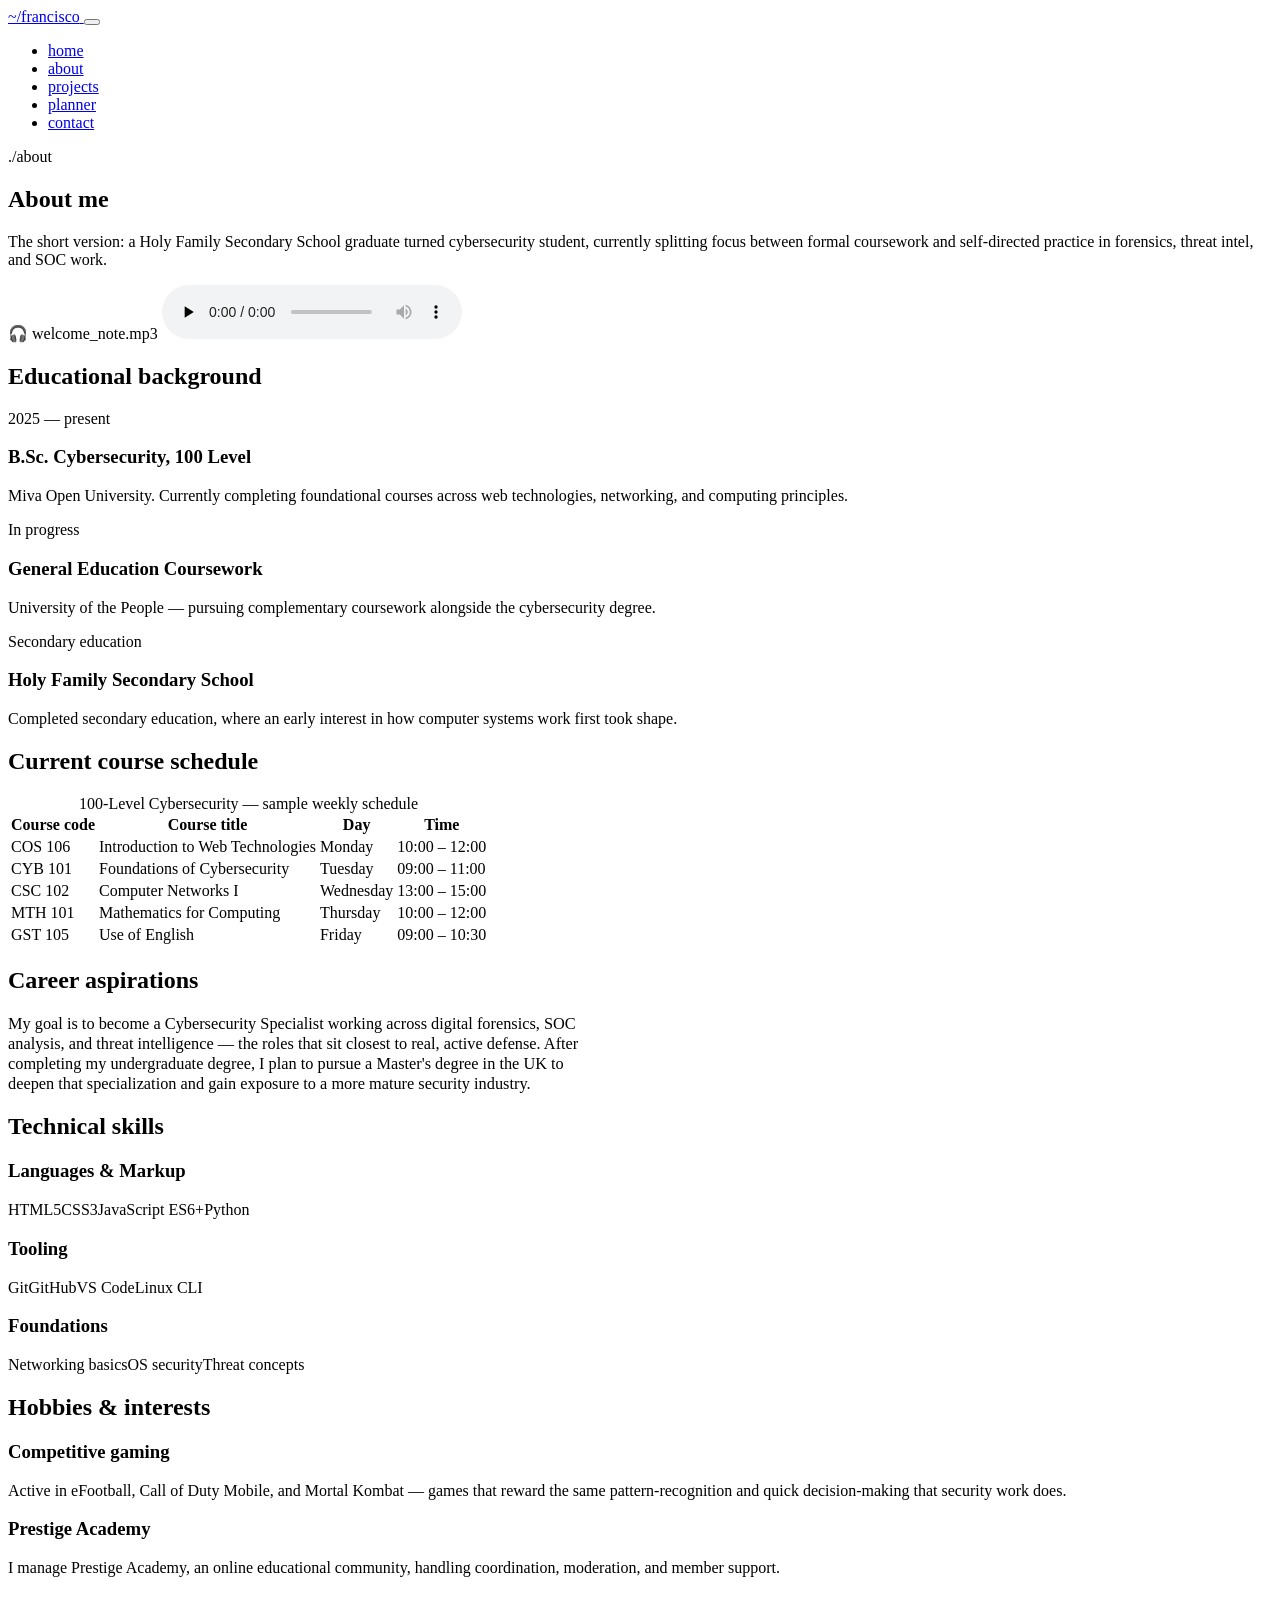
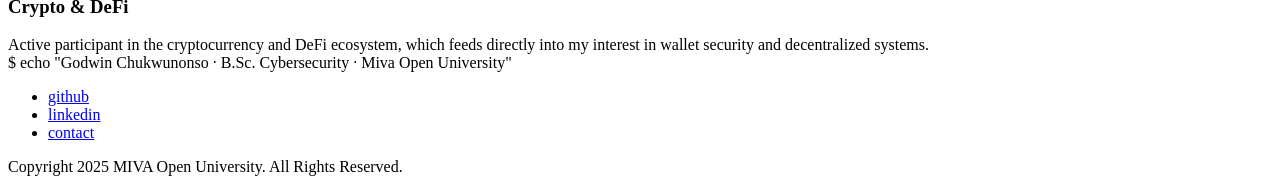
==== about.html @ 950b03c1 "Create about.html" ====
<!DOCTYPE html>
<html lang="en">
<head>
<meta charset="UTF-8">
<meta name="viewport" content="width=device-width, initial-scale=1.0">
<title>About Me — Francisco</title>
<meta name="description" content="Educational background, career aspirations, technical skills and interests of Francisco, B.Sc. Cybersecurity student.">
<link rel="stylesheet" href="styles.css">
</head>
<body>

<header class="site-header">
  <div class="container nav">
    <a href="index.html" class="nav-brand" aria-label="Home">
      <span class="prompt">~/francisco</span><span class="cursor" aria-hidden="true"></span>
    </a>
    <button class="nav-toggle" id="navToggle" aria-label="Toggle navigation menu" aria-expanded="false">
      <span></span>
    </button>
    <ul class="nav-links" id="navLinks">
      <li><a href="index.html">home</a></li>
      <li><a href="about.html" aria-current="page">about</a></li>
      <li><a href="projects.html">projects</a></li>
      <li><a href="planner.html">planner</a></li>
      <li><a href="contact.html">contact</a></li>
    </ul>
  </div>
</header>

<main>

  <section class="container page-head">
    <span class="eyebrow">./about</span>
    <h1>About me</h1>
    <p>The short version: a Holy Family Secondary School graduate turned cybersecurity
      student, currently splitting focus between formal coursework and self-directed
      practice in forensics, threat intel, and SOC work.</p>
  </section>

  <!-- ============ AUDIO WELCOME NOTE (multimedia requirement) ============ -->
  <section class="container">
    <div class="media-block">
      <span class="media-label">🎧 welcome_note.mp3</span>
      <audio controls preload="none">
        <!-- Add your own recorded welcome note at this path, e.g. assets/audio/welcome-note.mp3 -->
        <source src="assets/audio/welcome-note.mp3" type="audio/mpeg">
        Your browser does not support the audio element. A short spoken introduction
        from Francisco would play here once the audio file is added.
      </audio>
    </div>
  </section>

  <!-- ============ EDUCATION TIMELINE ============ -->
  <section class="container">
    <h2>Educational background</h2>
    <div class="timeline">
      <div class="timeline-item">
        <span class="timeline-meta">2025 — present</span>
        <h3>B.Sc. Cybersecurity, 100 Level</h3>
        <p>Miva Open University. Currently completing foundational courses across
          web technologies, networking, and computing principles.</p>
      </div>
      <div class="timeline-item">
        <span class="timeline-meta">In progress</span>
        <h3>General Education Coursework</h3>
        <p>University of the People — pursuing complementary coursework alongside
          the cybersecurity degree.</p>
      </div>
      <div class="timeline-item">
        <span class="timeline-meta">Secondary education</span>
        <h3>Holy Family Secondary School</h3>
        <p>Completed secondary education, where an early interest in how computer
          systems work first took shape.</p>
      </div>
    </div>
  </section>

  <!-- ============ COURSE SCHEDULE TABLE ============ -->
  <section class="container">
    <h2>Current course schedule</h2>
    <div class="table-wrap">
      <table>
        <caption>100-Level Cybersecurity — sample weekly schedule</caption>
        <thead>
          <tr>
            <th scope="col">Course code</th>
            <th scope="col">Course title</th>
            <th scope="col">Day</th>
            <th scope="col">Time</th>
          </tr>
        </thead>
        <tbody>
          <tr>
            <td>COS 106</td>
            <td>Introduction to Web Technologies</td>
            <td>Monday</td>
            <td>10:00 – 12:00</td>
          </tr>
          <tr>
            <td>CYB 101</td>
            <td>Foundations of Cybersecurity</td>
            <td>Tuesday</td>
            <td>09:00 – 11:00</td>
          </tr>
          <tr>
            <td>CSC 102</td>
            <td>Computer Networks I</td>
            <td>Wednesday</td>
            <td>13:00 – 15:00</td>
          </tr>
          <tr>
            <td>MTH 101</td>
            <td>Mathematics for Computing</td>
            <td>Thursday</td>
            <td>10:00 – 12:00</td>
          </tr>
          <tr>
            <td>GST 105</td>
            <td>Use of English</td>
            <td>Friday</td>
            <td>09:00 – 10:30</td>
          </tr>
        </tbody>
      </table>
    </div>
  </section>

  <!-- ============ CAREER ASPIRATIONS ============ -->
  <section class="container">
    <h2>Career aspirations</h2>
    <div class="card" style="max-width:75ch;">
      <p style="color:var(--text); font-size:1.02rem; margin-bottom:0;">
        My goal is to become a Cybersecurity Specialist working across digital
        forensics, SOC analysis, and threat intelligence — the roles that sit
        closest to real, active defense. After completing my undergraduate degree,
        I plan to pursue a Master's degree in the UK to deepen that specialization
        and gain exposure to a more mature security industry.
      </p>
    </div>
  </section>

  <!-- ============ TECHNICAL SKILLS ============ -->
  <section class="container">
    <h2>Technical skills</h2>
    <div class="card-grid cols-3">
      <div class="card">
        <h3>Languages &amp; Markup</h3>
        <div><span class="badge">HTML5</span><span class="badge">CSS3</span><span class="badge">JavaScript ES6+</span><span class="badge">Python</span></div>
      </div>
      <div class="card">
        <h3>Tooling</h3>
        <div><span class="badge">Git</span><span class="badge">GitHub</span><span class="badge">VS Code</span><span class="badge">Linux CLI</span></div>
      </div>
      <div class="card">
        <h3>Foundations</h3>
        <div><span class="badge">Networking basics</span><span class="badge">OS security</span><span class="badge">Threat concepts</span></div>
      </div>
    </div>
  </section>

  <!-- ============ HOBBIES ============ -->
  <section class="container">
    <h2>Hobbies &amp; interests</h2>
    <div class="card-grid cols-3">
      <div class="card">
        <h3>Competitive gaming</h3>
        <p style="margin:0;">Active in eFootball, Call of Duty Mobile, and Mortal Kombat — games that reward the same pattern-recognition and quick decision-making that security work does.</p>
      </div>
      <div class="card">
        <h3>Prestige Academy</h3>
        <p style="margin:0;">I manage Prestige Academy, an online educational community, handling coordination, moderation, and member support.</p>
      </div>
      <div class="card">
        <h3>Crypto &amp; DeFi</h3>
        <p style="margin:0;">Active participant in the cryptocurrency and DeFi ecosystem, which feeds directly into my interest in wallet security and decentralized systems.</p>
      </div>
    </div>
  </section>

</main>

<footer class="site-footer">
  <div class="container">
    <div class="footer-grid">
      <div class="footer-brand"><span class="prompt">$</span> echo "Godwin Chukwunonso · B.Sc. Cybersecurity · Miva Open University"</div>
      <ul class="social-row">
        <li><a href="https://github.com/" target="_blank" rel="noopener">github</a></li>
        <li><a href="https://linkedin.com/" target="_blank" rel="noopener">linkedin</a></li>
        <li><a href="contact.html">contact</a></li>
      </ul>
    </div>
    <p class="copyright">Copyright 2025 MIVA Open University. All Rights Reserved.</p>
  </div>
</footer>

<script src="script.js"></script>
</body>
</html>
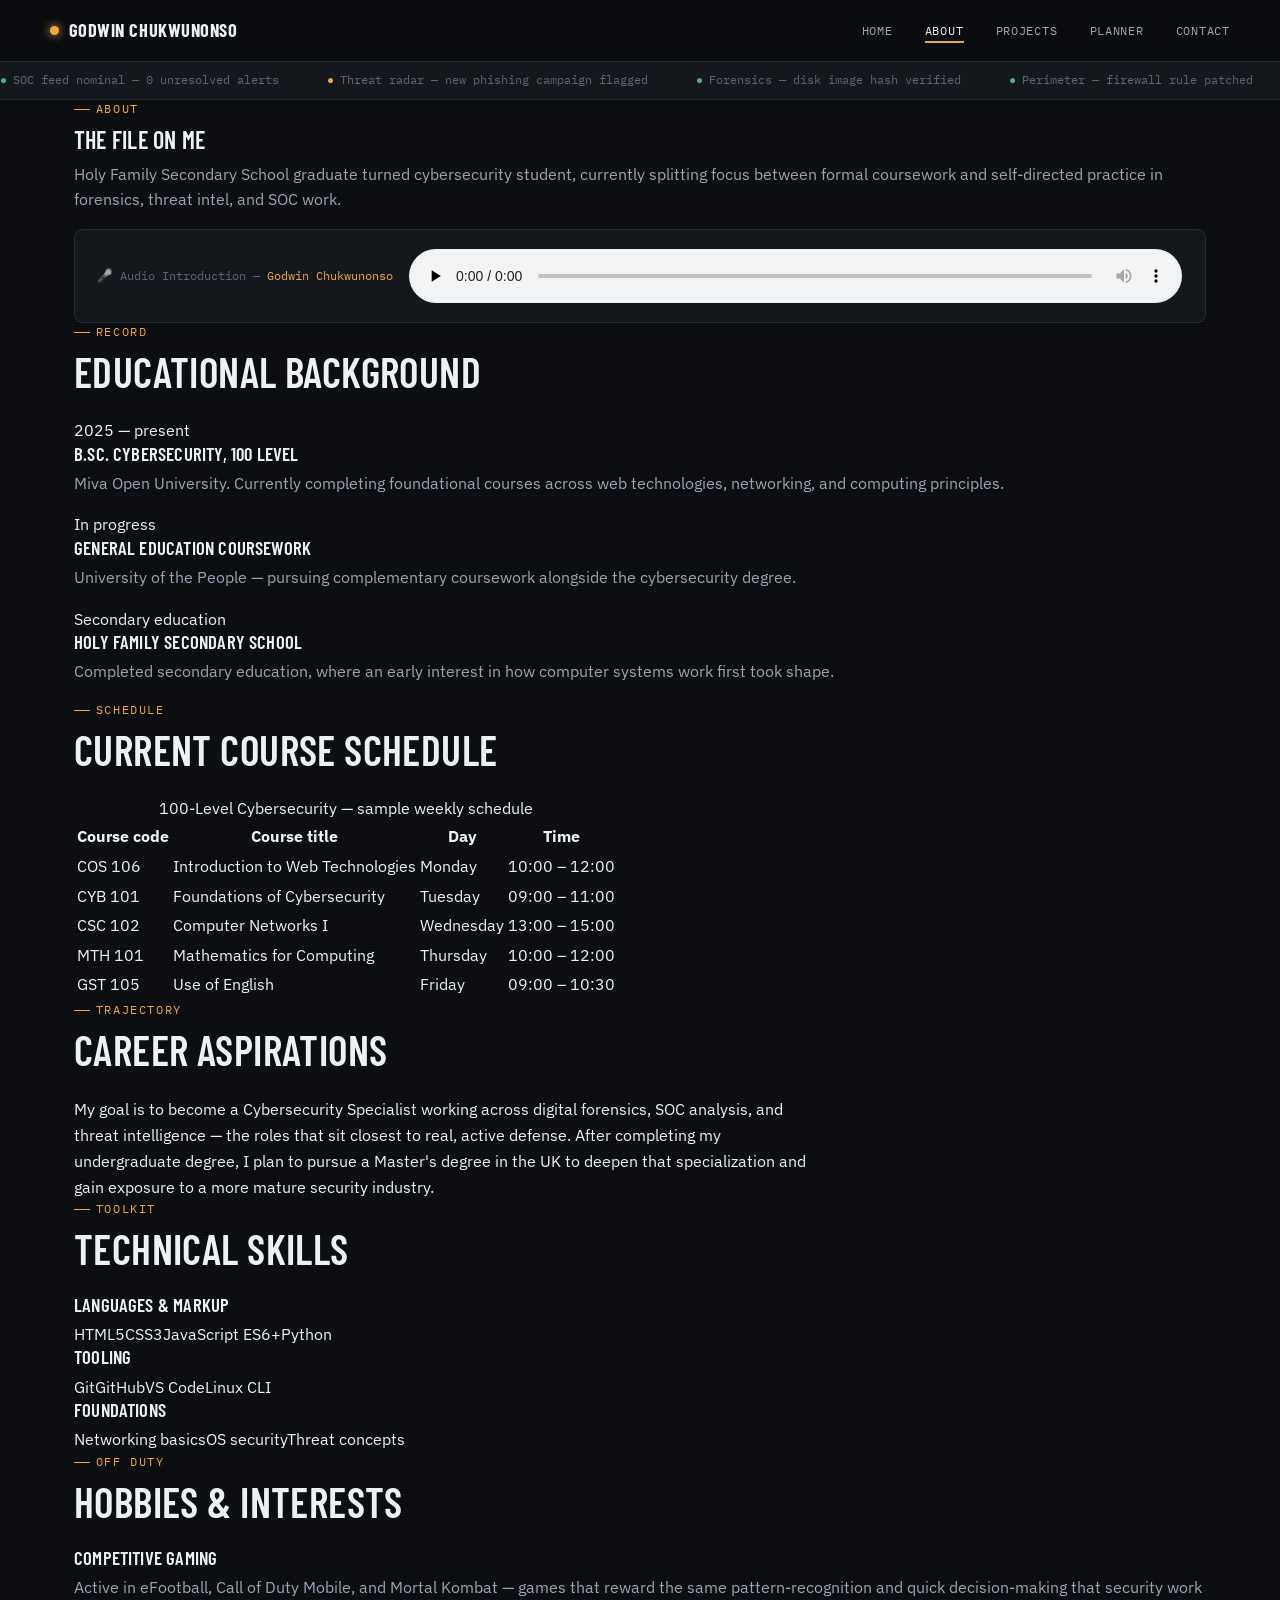
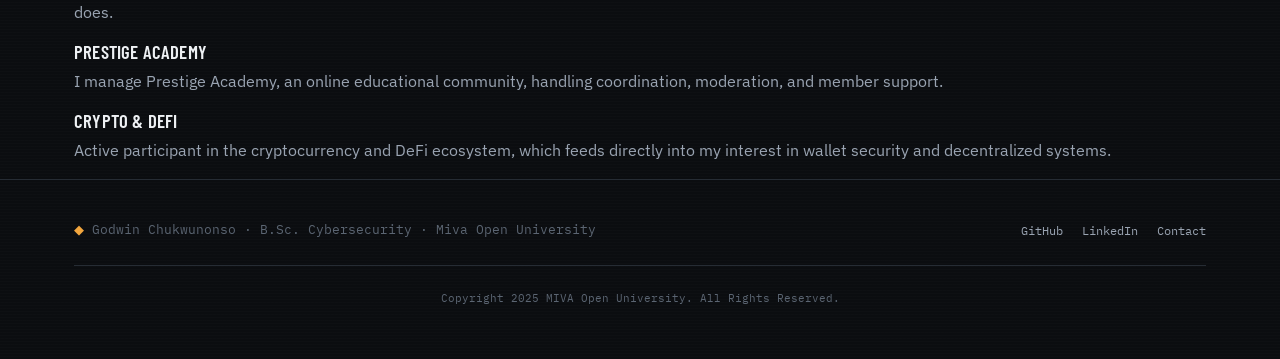
==== commit d1bf0418: "Update about.html" ====
--- a/about.html
+++ b/about.html
@@ -3,8 +3,8 @@
 <head>
 <meta charset="UTF-8">
 <meta name="viewport" content="width=device-width, initial-scale=1.0">
-<title>About Me — Francisco</title>
-<meta name="description" content="Educational background, career aspirations, technical skills and interests of Francisco, B.Sc. Cybersecurity student.">
+<title>About Me — Godwin Chukwunonso</title>
+<meta name="description" content="Educational background, career aspirations, technical skills and interests of Godwin Chukwunonso, B.Sc. Cybersecurity student.">
 <link rel="stylesheet" href="styles.css">
 </head>
 <body>
@@ -12,47 +12,60 @@
 <header class="site-header">
   <div class="container nav">
     <a href="index.html" class="nav-brand" aria-label="Home">
-      <span class="prompt">~/francisco</span><span class="cursor" aria-hidden="true"></span>
+      <span class="dot" aria-hidden="true"></span> Godwin Chukwunonso
     </a>
     <button class="nav-toggle" id="navToggle" aria-label="Toggle navigation menu" aria-expanded="false">
       <span></span>
     </button>
     <ul class="nav-links" id="navLinks">
-      <li><a href="index.html">home</a></li>
-      <li><a href="about.html" aria-current="page">about</a></li>
-      <li><a href="projects.html">projects</a></li>
-      <li><a href="planner.html">planner</a></li>
-      <li><a href="contact.html">contact</a></li>
+      <li><a href="index.html">Home</a></li>
+      <li><a href="about.html" aria-current="page">About</a></li>
+      <li><a href="projects.html">Projects</a></li>
+      <li><a href="planner.html">Planner</a></li>
+      <li><a href="contact.html">Contact</a></li>
     </ul>
   </div>
 </header>
 
+<div class="ticker" aria-hidden="true">
+  <div class="ticker-track">
+    <span class="ok">SOC feed nominal — 0 unresolved alerts</span>
+    <span class="warn">Threat radar — new phishing campaign flagged</span>
+    <span class="ok">Forensics — disk image hash verified</span>
+    <span class="ok">Perimeter — firewall rule patched</span>
+    <span class="ok">SOC feed nominal — 0 unresolved alerts</span>
+    <span class="warn">Threat radar — new phishing campaign flagged</span>
+    <span class="ok">Forensics — disk image hash verified</span>
+    <span class="ok">Perimeter — firewall rule patched</span>
+  </div>
+</div>
+
 <main>
 
   <section class="container page-head">
-    <span class="eyebrow">./about</span>
-    <h1>About me</h1>
-    <p>The short version: a Holy Family Secondary School graduate turned cybersecurity
-      student, currently splitting focus between formal coursework and self-directed
-      practice in forensics, threat intel, and SOC work.</p>
+    <span class="eyebrow">About</span>
+    <h1>The file on me</h1>
+    <p>Holy Family Secondary School graduate turned cybersecurity student, currently
+      splitting focus between formal coursework and self-directed practice in
+      forensics, threat intel, and SOC work.</p>
   </section>
 
   <!-- ============ AUDIO WELCOME NOTE (multimedia requirement) ============ -->
   <section class="container">
     <div class="media-block">
-      <span class="media-label">🎧 welcome_note.mp3</span>
+      <span class="media-label">🎤 Audio Introduction — <span class="who">Godwin Chukwunonso</span></span>
       <audio controls preload="none">
-        <!-- Add your own recorded welcome note at this path, e.g. assets/audio/welcome-note.mp3 -->
+        <!-- Add your own recorded introduction at this path, e.g. assets/audio/welcome-note.mp3 -->
         <source src="assets/audio/welcome-note.mp3" type="audio/mpeg">
-        Your browser does not support the audio element. A short spoken introduction
-        from Francisco would play here once the audio file is added.
+        Your browser does not support the audio element.
       </audio>
     </div>
   </section>
 
   <!-- ============ EDUCATION TIMELINE ============ -->
   <section class="container">
-    <h2>Educational background</h2>
+    <span class="eyebrow">Record</span>
+    <h2 style="margin-bottom:1.5rem;">Educational background</h2>
     <div class="timeline">
       <div class="timeline-item">
         <span class="timeline-meta">2025 — present</span>
@@ -77,7 +90,8 @@
 
   <!-- ============ COURSE SCHEDULE TABLE ============ -->
   <section class="container">
-    <h2>Current course schedule</h2>
+    <span class="eyebrow">Schedule</span>
+    <h2 style="margin-bottom:1.5rem;">Current course schedule</h2>
     <div class="table-wrap">
       <table>
         <caption>100-Level Cybersecurity — sample weekly schedule</caption>
@@ -127,8 +141,9 @@
 
   <!-- ============ CAREER ASPIRATIONS ============ -->
   <section class="container">
-    <h2>Career aspirations</h2>
-    <div class="card" style="max-width:75ch;">
+    <span class="eyebrow">Trajectory</span>
+    <h2 style="margin-bottom:1.5rem;">Career aspirations</h2>
+    <div class="info-card" style="max-width:75ch;">
       <p style="color:var(--text); font-size:1.02rem; margin-bottom:0;">
         My goal is to become a Cybersecurity Specialist working across digital
         forensics, SOC analysis, and threat intelligence — the roles that sit
@@ -141,17 +156,18 @@
 
   <!-- ============ TECHNICAL SKILLS ============ -->
   <section class="container">
-    <h2>Technical skills</h2>
+    <span class="eyebrow">Toolkit</span>
+    <h2 style="margin-bottom:1.5rem;">Technical skills</h2>
     <div class="card-grid cols-3">
-      <div class="card">
+      <div class="info-card">
         <h3>Languages &amp; Markup</h3>
         <div><span class="badge">HTML5</span><span class="badge">CSS3</span><span class="badge">JavaScript ES6+</span><span class="badge">Python</span></div>
       </div>
-      <div class="card">
+      <div class="info-card">
         <h3>Tooling</h3>
         <div><span class="badge">Git</span><span class="badge">GitHub</span><span class="badge">VS Code</span><span class="badge">Linux CLI</span></div>
       </div>
-      <div class="card">
+      <div class="info-card">
         <h3>Foundations</h3>
         <div><span class="badge">Networking basics</span><span class="badge">OS security</span><span class="badge">Threat concepts</span></div>
       </div>
@@ -160,19 +176,20 @@
 
   <!-- ============ HOBBIES ============ -->
   <section class="container">
-    <h2>Hobbies &amp; interests</h2>
+    <span class="eyebrow">Off duty</span>
+    <h2 style="margin-bottom:1.5rem;">Hobbies &amp; interests</h2>
     <div class="card-grid cols-3">
-      <div class="card">
+      <div class="info-card">
         <h3>Competitive gaming</h3>
-        <p style="margin:0;">Active in eFootball, Call of Duty Mobile, and Mortal Kombat — games that reward the same pattern-recognition and quick decision-making that security work does.</p>
-      </div>
-      <div class="card">
+        <p>Active in eFootball, Call of Duty Mobile, and Mortal Kombat — games that reward the same pattern-recognition and quick decision-making that security work does.</p>
+      </div>
+      <div class="info-card">
         <h3>Prestige Academy</h3>
-        <p style="margin:0;">I manage Prestige Academy, an online educational community, handling coordination, moderation, and member support.</p>
-      </div>
-      <div class="card">
+        <p>I manage Prestige Academy, an online educational community, handling coordination, moderation, and member support.</p>
+      </div>
+      <div class="info-card">
         <h3>Crypto &amp; DeFi</h3>
-        <p style="margin:0;">Active participant in the cryptocurrency and DeFi ecosystem, which feeds directly into my interest in wallet security and decentralized systems.</p>
+        <p>Active participant in the cryptocurrency and DeFi ecosystem, which feeds directly into my interest in wallet security and decentralized systems.</p>
       </div>
     </div>
   </section>
@@ -182,11 +199,11 @@
 <footer class="site-footer">
   <div class="container">
     <div class="footer-grid">
-      <div class="footer-brand"><span class="prompt">$</span> echo "Godwin Chukwunonso · B.Sc. Cybersecurity · Miva Open University"</div>
+      <div class="footer-brand"><span class="amber">◆</span> Godwin Chukwunonso · B.Sc. Cybersecurity · Miva Open University</div>
       <ul class="social-row">
-        <li><a href="https://github.com/" target="_blank" rel="noopener">github</a></li>
-        <li><a href="https://linkedin.com/" target="_blank" rel="noopener">linkedin</a></li>
-        <li><a href="contact.html">contact</a></li>
+        <li><a href="https://github.com/" target="_blank" rel="noopener">GitHub</a></li>
+        <li><a href="https://linkedin.com/" target="_blank" rel="noopener">LinkedIn</a></li>
+        <li><a href="contact.html">Contact</a></li>
       </ul>
     </div>
     <p class="copyright">Copyright 2025 MIVA Open University. All Rights Reserved.</p>
--- a/styles.css
+++ b/styles.css
@@ -0,0 +1,292 @@
+/* ==========================================================================
+   FRANCISCO PORTFOLIO — ALTERNATE DESIGN: "OPS WALL"
+   Direction: instead of borrowing the terminal/CLI vocabulary (v1), this
+   pass borrows from the physical SOC monitoring wall — the bank of screens
+   analysts actually watch: condensed industrial type (signage), a radar
+   sweep, and a scrolling status ticker. Amber is the alert color that
+   dashboards reserve for "still fine, but watching" — used sparingly.
+   ========================================================================== */
+
+@import url('https://fonts.googleapis.com/css2?family=Barlow+Condensed:wght@500;600;700&family=IBM+Plex+Sans:wght@400;500;600&family=IBM+Plex+Mono:wght@400;500;600&display=swap');
+
+:root{
+  --bg:            #0b0d10;
+  --surface:       #14181d;
+  --elevated:      #1a2029;
+  --elevated-hi:   #202834;
+  --border:        #262c34;
+  --border-bright: #3a424e;
+
+  --text:   #eef1f4;
+  --muted:  #9aa4b2;
+  --faint:  #5b6572;
+
+  --amber:  #f2a63e;
+  --amber-dim: #8a5f1f;
+  --blue:   #4f9fe8;
+  --red:    #ef5350;
+  --green:  #4caf7d;
+
+  --font-display: 'Barlow Condensed', sans-serif;
+  --font-body:    'IBM Plex Sans', sans-serif;
+  --font-mono:    'IBM Plex Mono', monospace;
+
+  --radius-sm: 4px;
+  --radius-md: 8px;
+  --container: 1180px;
+}
+
+*, *::before, *::after{ box-sizing:border-box; }
+html{ scroll-behavior:smooth; }
+body{
+  margin:0;
+  background:
+    repeating-linear-gradient(180deg, rgba(255,255,255,0.012) 0px, rgba(255,255,255,0.012) 1px, transparent 1px, transparent 3px),
+    var(--bg);
+  color: var(--text);
+  font-family: var(--font-body);
+  line-height:1.6;
+  -webkit-font-smoothing:antialiased;
+}
+img{ max-width:100%; display:block; }
+a{ color:inherit; text-decoration:none; }
+ul{ list-style:none; margin:0; padding:0; }
+p{ margin:0 0 1em; color: var(--muted); }
+button{ font-family:inherit; cursor:pointer; }
+:focus-visible{ outline:2px solid var(--amber); outline-offset:2px; }
+
+h1,h2,h3{
+  font-family: var(--font-display);
+  text-transform: uppercase;
+  letter-spacing: 0.01em;
+  font-weight:600;
+  line-height:1.05;
+  margin:0 0 0.4em;
+}
+h2{ font-size: clamp(1.9rem, 3.4vw, 2.6rem); }
+
+.container{ width:100%; max-width: var(--container); margin:0 auto; padding:0 1.5rem; }
+
+.eyebrow{
+  font-family: var(--font-mono);
+  font-size: 0.72rem;
+  letter-spacing: 0.14em;
+  text-transform: uppercase;
+  color: var(--amber);
+  display:flex; align-items:center; gap:0.5em;
+  margin-bottom:0.75em;
+}
+.eyebrow::before{ content:""; width:16px; height:1px; background: var(--amber); display:inline-block; }
+
+/* --- Header / nav --------------------------------------------------------*/
+.site-header{
+  position:sticky; top:0; z-index:50;
+  background: rgba(11,13,16,0.92);
+  backdrop-filter: blur(8px);
+  border-bottom:1px solid var(--border);
+}
+.nav{ display:flex; align-items:center; justify-content:space-between; padding:1rem 0; }
+.nav-brand{
+  font-family: var(--font-display);
+  font-weight:700; font-size:1.15rem; letter-spacing:0.03em; text-transform:uppercase;
+  display:flex; align-items:center; gap:0.6rem;
+}
+.nav-brand .dot{ width:9px; height:9px; border-radius:50%; background: var(--amber); box-shadow: 0 0 10px var(--amber); animation: pulse 2s ease-in-out infinite; }
+@keyframes pulse{ 0%,100%{ opacity:1; } 50%{ opacity:0.4; } }
+
+.nav-links{ display:flex; gap:2rem; font-family: var(--font-mono); font-size:0.78rem; letter-spacing:0.06em; text-transform:uppercase; }
+.nav-links a{ color: var(--muted); padding:0.2rem 0; border-bottom:2px solid transparent; transition: color 0.2s ease, border-color 0.2s ease; }
+.nav-links a:hover, .nav-links a[aria-current="page"]{ color: var(--text); border-color: var(--amber); }
+
+.nav-toggle{ display:none; background:none; border:1px solid var(--border-bright); border-radius: var(--radius-sm); width:40px; height:36px; position:relative; }
+.nav-toggle span, .nav-toggle span::before, .nav-toggle span::after{ content:""; position:absolute; left:9px; right:9px; height:2px; background: var(--amber); transition: transform 0.2s ease, opacity 0.2s ease; }
+.nav-toggle span{ top:17px; } .nav-toggle span::before{ top:-6px; } .nav-toggle span::after{ top:6px; }
+.nav-toggle[aria-expanded="true"] span{ background:transparent; }
+.nav-toggle[aria-expanded="true"] span::before{ transform: translateY(6px) rotate(45deg); }
+.nav-toggle[aria-expanded="true"] span::after{ transform: translateY(-6px) rotate(-45deg); }
+
+@media (max-width:780px){
+  .nav-toggle{ display:block; }
+  .nav-links{ position:absolute; top:100%; left:0; right:0; flex-direction:column; gap:0; background: var(--surface); border-bottom:1px solid var(--border); max-height:0; overflow:hidden; transition: max-height 0.25s ease; }
+  .nav-links.open{ max-height:320px; }
+  .nav-links a{ padding:0.9rem 1.5rem; display:block; border-bottom:1px solid var(--border); border-left:2px solid transparent; }
+}
+
+/* --- Status ticker (signature motion, used once) --------------------------*/
+.ticker{
+  border-bottom:1px solid var(--border);
+  background: var(--surface);
+  overflow:hidden;
+  white-space:nowrap;
+}
+.ticker-track{
+  display:inline-flex;
+  gap:3rem;
+  padding: 0.55rem 0;
+  font-family: var(--font-mono);
+  font-size:0.74rem;
+  color: var(--faint);
+  animation: ticker-scroll 28s linear infinite;
+}
+.ticker-track span{ display:inline-flex; align-items:center; gap:0.5em; }
+.ticker-track .ok::before{ content:"●"; color: var(--green); }
+.ticker-track .warn::before{ content:"●"; color: var(--amber); }
+@keyframes ticker-scroll{ from{ transform:translateX(0); } to{ transform:translateX(-50%); } }
+
+/* --- Hero -------------------------------------------------------------- */
+.hero{ padding: 4rem 0 3rem; display:grid; grid-template-columns:1.15fr 0.85fr; gap:3rem; align-items:center; position:relative; }
+@media (max-width:940px){ .hero{ grid-template-columns:1fr; } }
+
+.hero h1{ font-size: clamp(2.3rem, 5vw, 3.4rem); }
+.hero h1 em{ font-style:normal; color: var(--amber); }
+.hero-lede{ max-width:52ch; font-size:1.05rem; }
+.hero-meta{ display:flex; gap:1.5rem; flex-wrap:wrap; font-family: var(--font-mono); font-size:0.75rem; color: var(--faint); margin-top:1.75rem; text-transform:uppercase; letter-spacing:0.05em; }
+.hero-meta span{ display:flex; align-items:center; gap:0.5em; }
+.hero-meta .live::before{ content:""; width:7px; height:7px; border-radius:50%; background: var(--green); box-shadow:0 0 8px var(--green); }
+
+.hero-actions{ display:flex; gap:1rem; margin-top:1.75rem; flex-wrap:wrap; }
+.btn{ font-family: var(--font-mono); font-size:0.82rem; text-transform:uppercase; letter-spacing:0.05em; padding:0.85rem 1.5rem; border-radius: var(--radius-sm); border:1px solid transparent; transition: transform 0.15s ease, background 0.15s ease, border-color .15s ease; display:inline-flex; align-items:center; gap:0.5em; }
+.btn:hover{ transform: translateY(-2px); }
+.btn-primary{ background: var(--amber); color:#1a1206; }
+.btn-primary:hover{ background:#ffb655; }
+.btn-ghost{ border-color: var(--border-bright); color: var(--text); }
+.btn-ghost:hover{ border-color: var(--blue); color: var(--blue); }
+
+/* Radar / photo panel — signature element */
+.radar-panel{
+  position:relative;
+  aspect-ratio:1/1;
+  border-radius:50%;
+  border:1px solid var(--border-bright);
+  background: radial-gradient(circle, var(--elevated) 0%, var(--surface) 70%, var(--bg) 100%);
+  display:flex; align-items:center; justify-content:center;
+  overflow:hidden;
+}
+.radar-panel::before{
+  content:"";
+  position:absolute; inset:0;
+  background: repeating-radial-gradient(circle, transparent 0 13%, rgba(79,159,232,0.06) 13% 13.5%);
+}
+.radar-sweep{
+  position:absolute; inset:0;
+  background: conic-gradient(from 0deg, rgba(79,159,232,0.35), transparent 28%);
+  animation: sweep 4s linear infinite;
+  border-radius:50%;
+}
+@keyframes sweep{ to{ transform: rotate(360deg); } }
+.radar-photo{
+  position:relative; z-index:2;
+  width:64%; aspect-ratio:1/1; border-radius:50%;
+  overflow:hidden; border:3px solid var(--bg);
+  box-shadow: 0 0 0 1px var(--border-bright), 0 20px 50px rgba(0,0,0,0.5);
+}
+.radar-photo img{ width:100%; height:100%; object-fit:cover; }
+
+.field-note{
+  position:absolute; bottom:6%; right:-4%; z-index:3;
+  width:220px;
+  background: var(--elevated-hi);
+  border:1px solid var(--border-bright);
+  border-radius: var(--radius-md);
+  padding:0.9rem 1rem;
+  box-shadow: 0 12px 30px rgba(0,0,0,0.5);
+}
+@media (max-width:940px){ .field-note{ right:2%; width:70%; } }
+.field-note .tag{ font-family: var(--font-mono); font-size:0.65rem; letter-spacing:0.08em; color: var(--red); text-transform:uppercase; margin-bottom:0.4em; display:block; }
+.field-note p{ font-style:italic; font-size:0.8rem; color: var(--muted); margin:0; }
+
+.frame-caption{ text-align:center; font-family: var(--font-mono); font-size:0.7rem; color: var(--faint); margin-top:1.2rem; text-transform:uppercase; letter-spacing:0.08em; }
+.frame-caption .hi{ color: var(--amber); }
+
+/* --- Live status grid ------------------------------------------------------*/
+section{ padding: 3.2rem 0; }
+.status-grid{ display:grid; grid-template-columns:repeat(4,1fr); gap:1.1rem; }
+@media (max-width:940px){ .status-grid{ grid-template-columns:repeat(2,1fr); } }
+@media (max-width:600px){ .status-grid{ grid-template-columns:1fr; } }
+.status-card{ background: var(--surface); border:1px solid var(--border); border-radius: var(--radius-md); padding:1.4rem; transition: border-color 0.2s ease; }
+.status-card:hover{ border-color: var(--border-bright); }
+.status-card .icon{ font-size:1.3rem; margin-bottom:0.9rem; display:block; }
+.status-card .eyebrow{ margin-bottom:0.5em; }
+.status-card h3{ font-size:1.05rem; text-transform:none; margin-bottom:0.35em; }
+.status-card p{ font-size:0.88rem; margin:0; }
+
+/* --- Two-col bio ------------------------------------------------------------*/
+.split-cards{ display:grid; grid-template-columns:1fr 1fr; gap:1.5rem; }
+@media (max-width:780px){ .split-cards{ grid-template-columns:1fr; } }
+.plain-card{ background: var(--surface); border:1px solid var(--border); border-radius: var(--radius-md); padding:1.6rem; }
+.plain-card h3{ font-size:1.1rem; text-transform:none; margin-bottom:0.6em; }
+.plain-card p{ margin:0; }
+
+/* --- Skills groups ------------------------------------------------------- */
+.skill-group{ margin-bottom:2rem; }
+.skill-group-label{ font-family: var(--font-mono); font-size:0.72rem; letter-spacing:0.12em; color: var(--faint); text-transform:uppercase; margin-bottom:1rem; }
+.skill-row{ display:grid; grid-template-columns:repeat(4,1fr); gap:1rem; }
+@media (max-width:940px){ .skill-row{ grid-template-columns:repeat(2,1fr); } }
+@media (max-width:520px){ .skill-row{ grid-template-columns:1fr; } }
+.skill-card{ background: var(--elevated); border:1px solid var(--border); border-radius: var(--radius-md); padding:1.2rem; }
+.skill-card .icon{ font-size:1.2rem; margin-bottom:0.7em; display:block; }
+.skill-card h4{ font-family:var(--font-body); font-size:0.98rem; font-weight:600; margin:0 0 0.35em; color:var(--text); }
+.skill-card p{ font-size:0.83rem; margin-bottom:0.7em; }
+.tier{ font-family: var(--font-mono); font-size:0.65rem; letter-spacing:0.06em; text-transform:uppercase; padding:0.2rem 0.55rem; border-radius:99px; border:1px solid var(--border-bright); color: var(--muted); }
+
+/* --- Audio block ----------------------------------------------------------*/
+.media-block{ background: var(--surface); border:1px solid var(--border); border-radius: var(--radius-md); padding:1.2rem 1.4rem; display:flex; align-items:center; gap:1rem; flex-wrap:wrap; }
+.media-block .media-label{ font-family: var(--font-mono); font-size:0.78rem; color: var(--faint); }
+.media-block .media-label .who{ color: var(--amber); }
+.media-block audio{ flex:1; min-width:240px; }
+
+/* --- Focus cards (light-inverted section) ----------------------------------*/
+.section-invert{ background: var(--elevated); border-top:1px solid var(--border); border-bottom:1px solid var(--border); }
+.focus-row{ display:grid; grid-template-columns:repeat(4,1fr); gap:1.25rem; }
+@media (max-width:940px){ .focus-row{ grid-template-columns:repeat(2,1fr); } }
+@media (max-width:520px){ .focus-row{ grid-template-columns:1fr; } }
+.focus-card{ background: var(--bg); border:1px solid var(--border); border-top:2px solid var(--amber-dim); border-radius: var(--radius-sm); padding:1.4rem; transition: border-color 0.2s ease; }
+.focus-card:hover{ border-top-color: var(--amber); }
+.focus-card h3{ font-size:1.05rem; text-transform:none; margin-bottom:0.4em; }
+.focus-card p{ font-size:0.88rem; margin:0; }
+
+/* --- Principles pills ------------------------------------------------------*/
+.pill-row{ display:flex; gap:0.8rem; flex-wrap:wrap; justify-content:center; }
+.pill{ font-family: var(--font-mono); font-size:0.82rem; padding:0.6rem 1.1rem; border-radius:99px; background: var(--surface); border:1px solid var(--border-bright); color: var(--text); display:inline-flex; align-items:center; gap:0.5em; }
+
+/* --- Stats ------------------------------------------------------------------*/
+.stat-row{ display:grid; grid-template-columns:repeat(4,1fr); gap:1.1rem; }
+@media (max-width:780px){ .stat-row{ grid-template-columns:repeat(2,1fr); } }
+.stat-card{ background: var(--elevated); border:1px solid var(--border); border-radius: var(--radius-md); padding:1.6rem; text-align:center; }
+.stat-num{ font-family: var(--font-display); font-size:2.4rem; color: var(--amber); font-weight:700; }
+.stat-label{ font-family: var(--font-mono); font-size:0.7rem; letter-spacing:0.08em; text-transform:uppercase; color: var(--faint); margin-top:0.4em; }
+
+/* --- Certifications ----------------------------------------------------------*/
+.cert-row{ display:grid; grid-template-columns:repeat(3,1fr); gap:1.25rem; }
+@media (max-width:780px){ .cert-row{ grid-template-columns:1fr; } }
+.cert-card{ background: var(--surface); border:1px solid var(--border); border-radius: var(--radius-md); padding:1.4rem; display:flex; align-items:center; gap:1rem; }
+.cert-badge{ width:44px; height:44px; border-radius:50%; background: var(--elevated); border:1px solid var(--border-bright); display:flex; align-items:center; justify-content:center; font-size:1.2rem; flex-shrink:0; }
+.cert-card h4{ font-family: var(--font-body); font-weight:600; font-size:0.98rem; margin:0 0 0.35em; color:var(--text); }
+.cert-status{ font-family: var(--font-mono); font-size:0.65rem; text-transform:uppercase; letter-spacing:0.06em; color: var(--faint); }
+.cert-status.progress{ color: var(--amber); }
+
+/* --- Quote -------------------------------------------------------------------*/
+.quote-section{
+  text-align:center; padding: 4.5rem 0;
+  background:
+    radial-gradient(circle at 20% 30%, rgba(79,159,232,0.08), transparent 45%),
+    radial-gradient(circle at 80% 70%, rgba(242,166,62,0.06), transparent 45%),
+    var(--surface);
+  border-top:1px solid var(--border); border-bottom:1px solid var(--border);
+}
+.quote-section blockquote{ font-family: var(--font-display); font-size: clamp(1.3rem, 2.6vw, 1.9rem); font-style:italic; text-transform:none; max-width:52ch; margin:0 auto 1rem; color: var(--text); font-weight:500; }
+.quote-section cite{ font-family: var(--font-mono); font-size:0.75rem; letter-spacing:0.08em; text-transform:uppercase; color: var(--amber); font-style:normal; }
+
+/* --- Footer -------------------------------------------------------------------*/
+.site-footer{ padding: 2.5rem 0; border-top:1px solid var(--border); }
+.footer-grid{ display:flex; justify-content:space-between; align-items:center; flex-wrap:wrap; gap:1.2rem; }
+.footer-brand{ font-family: var(--font-mono); font-size:0.8rem; color: var(--faint); }
+.footer-brand .amber{ color: var(--amber); }
+.social-row{ display:flex; gap:1.2rem; font-family: var(--font-mono); font-size:0.78rem; }
+.social-row a{ color: var(--muted); transition: color 0.2s ease; }
+.social-row a:hover{ color: var(--amber); }
+.copyright{ width:100%; text-align:center; font-family: var(--font-mono); font-size:0.7rem; color: var(--faint); margin-top:1.5rem; padding-top:1.5rem; border-top:1px solid var(--border); }
+
+@media (prefers-reduced-motion: reduce){
+  *{ animation-duration:0.01ms !important; transition-duration:0.01ms !important; }
+}
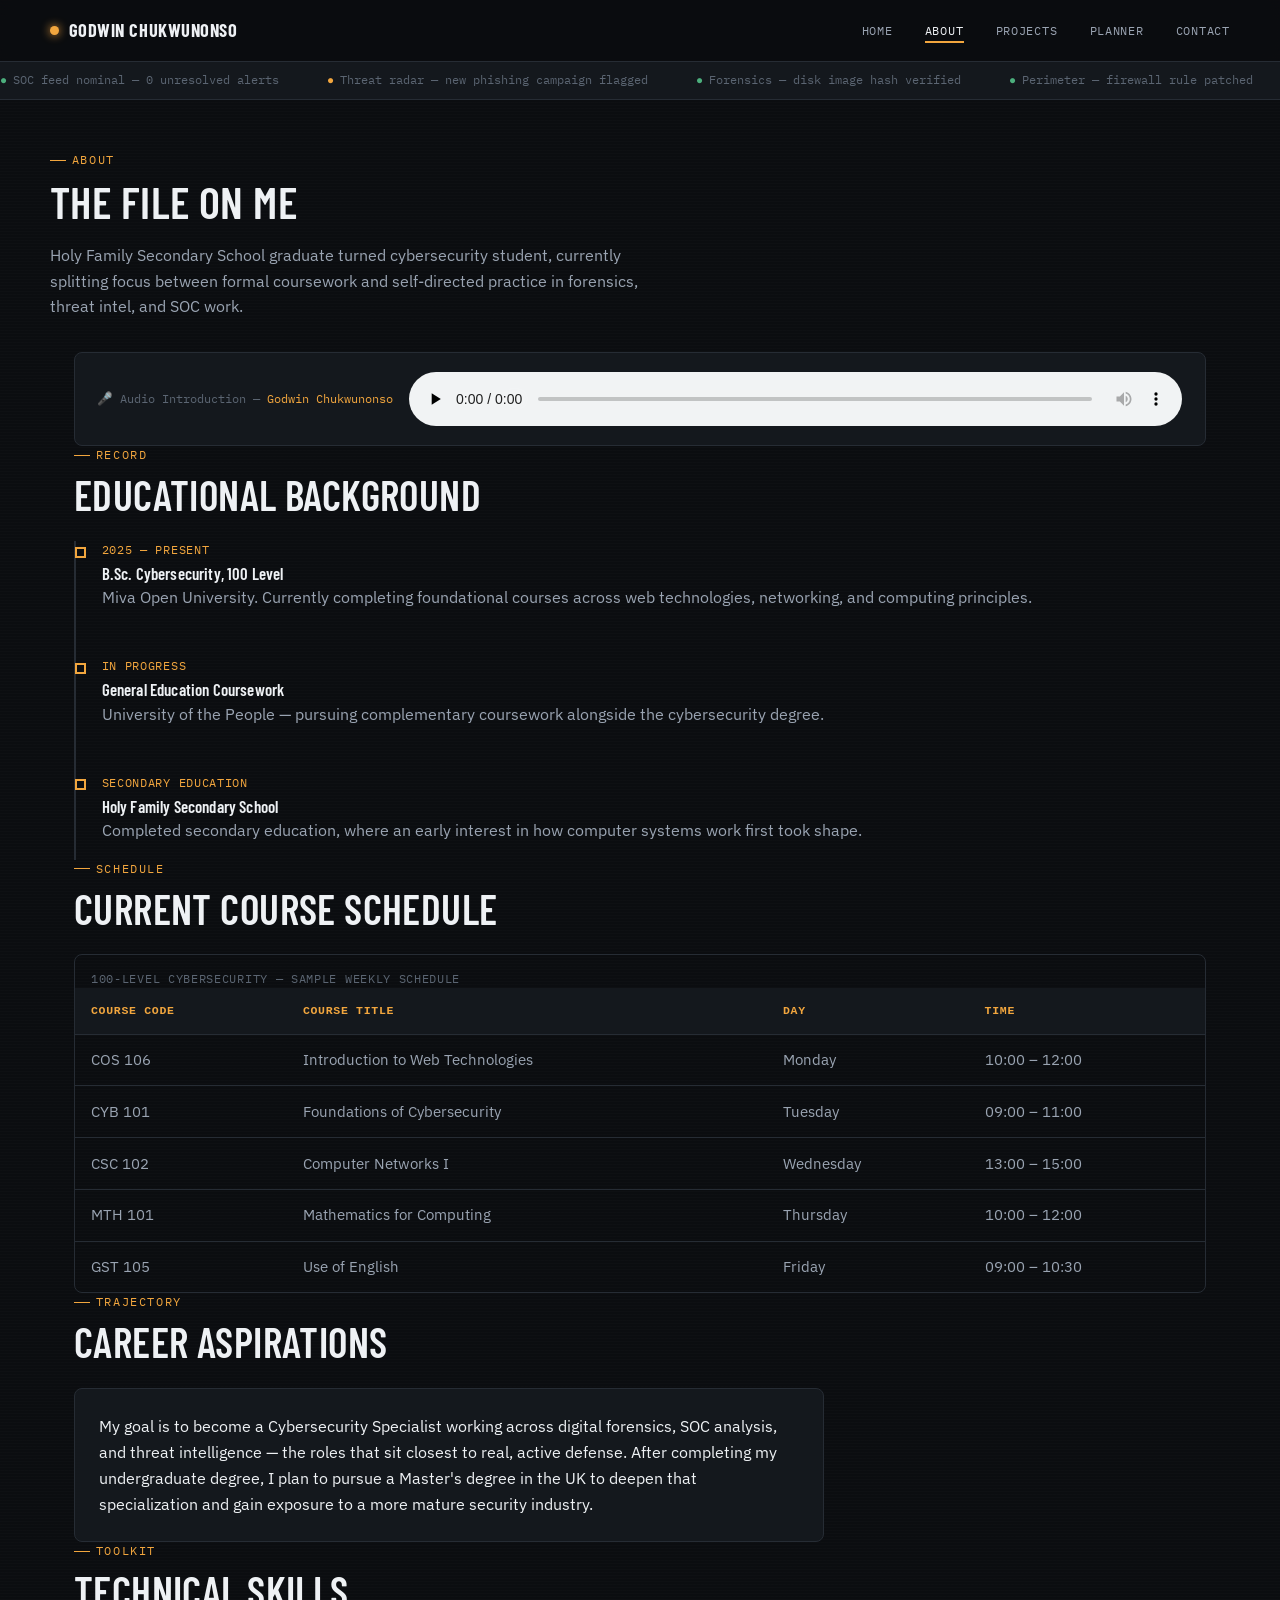
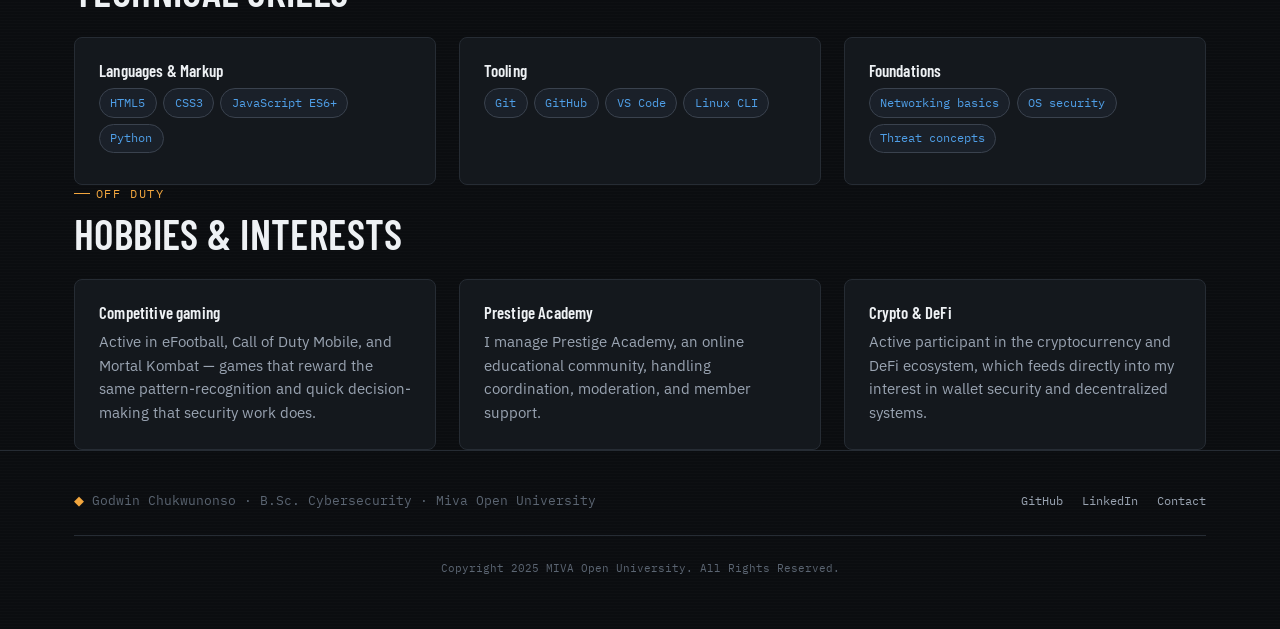
==== commit f11bba73: "Update about.html" ====
--- a/about.html
+++ b/about.html
@@ -56,7 +56,7 @@
       <span class="media-label">🎤 Audio Introduction — <span class="who">Godwin Chukwunonso</span></span>
       <audio controls preload="none">
         <!-- Add your own recorded introduction at this path, e.g. assets/audio/welcome-note.mp3 -->
-        <source src="assets/audio/welcome-note.mp3" type="audio/mpeg">
+        <source src="Media/Lab-enhanced-v2.wav" type="audio/mpeg">
         Your browser does not support the audio element.
       </audio>
     </div>
--- a/styles.css
+++ b/styles.css
@@ -287,6 +287,131 @@
 .social-row a:hover{ color: var(--amber); }
 .copyright{ width:100%; text-align:center; font-family: var(--font-mono); font-size:0.7rem; color: var(--faint); margin-top:1.5rem; padding-top:1.5rem; border-top:1px solid var(--border); }
 
+/* ==========================================================================
+   INNER-PAGE COMPONENTS (about / projects / planner / contact)
+   Extends the Ops Wall system above with the same tokens, fonts and radii.
+   ========================================================================== */
+
+/* --- Page header (used on every inner page) --------------------------------*/
+.page-head{ padding: 3.2rem 0 1rem; }
+.page-head h1{ font-size: clamp(2rem, 4vw, 2.8rem); }
+.page-head p{ max-width:60ch; }
+
+/* --- Generic card grid ------------------------------------------------------*/
+.card-grid{ display:grid; gap:1.4rem; }
+.cols-2{ grid-template-columns: repeat(2, 1fr); }
+.cols-3{ grid-template-columns: repeat(3, 1fr); }
+@media (max-width: 900px){ .cols-2, .cols-3{ grid-template-columns: 1fr; } }
+.info-card{ background: var(--surface); border:1px solid var(--border); border-radius: var(--radius-md); padding:1.5rem; }
+.info-card h3{ font-size:1.05rem; text-transform:none; margin-bottom:0.5em; }
+.info-card p{ margin:0; font-size:0.92rem; }
+
+/* --- Badges (skills tags) ---------------------------------------------------*/
+.badge{
+  font-family: var(--font-mono); font-size:0.72rem;
+  padding:0.28rem 0.65rem; border-radius:99px;
+  background: var(--elevated); color: var(--blue);
+  border:1px solid var(--border-bright);
+  display:inline-block; margin:0 0.4rem 0.4rem 0;
+}
+
+/* --- Timeline (education history) -------------------------------------------*/
+.timeline{ border-left:2px solid var(--border); padding-left:1.6rem; display:flex; flex-direction:column; gap:1.9rem; }
+.timeline-item{ position:relative; }
+.timeline-item::before{
+  content:""; position:absolute; left:-1.68rem; top:0.35rem; width:11px; height:11px;
+  background: var(--bg); border:2px solid var(--amber);
+}
+.timeline-item h3{ font-size:1.05rem; text-transform:none; margin-bottom:0.15em; }
+.timeline-meta{ font-family: var(--font-mono); font-size:0.72rem; letter-spacing:0.06em; text-transform:uppercase; color: var(--amber); margin-bottom:0.5em; display:block; }
+
+/* --- Table (course schedule) -------------------------------------------------*/
+.table-wrap{ overflow-x:auto; border:1px solid var(--border); border-radius: var(--radius-md); }
+table{ width:100%; border-collapse:collapse; font-size:0.92rem; min-width:520px; }
+caption{ text-align:left; padding:0.9rem 1rem 0; font-family: var(--font-mono); color: var(--faint); font-size:0.72rem; text-transform:uppercase; letter-spacing:0.06em; }
+thead th{
+  text-align:left; background: var(--surface); color: var(--amber);
+  font-family: var(--font-mono); font-size:0.72rem; letter-spacing:0.06em; text-transform:uppercase;
+  padding:0.85rem 1rem; border-bottom:1px solid var(--border);
+}
+tbody td{ padding:0.85rem 1rem; border-bottom:1px solid var(--border); color: var(--muted); }
+tbody tr:last-child td{ border-bottom:none; }
+tbody tr:hover{ background: var(--elevated); }
+
+/* --- Projects -----------------------------------------------------------------*/
+.project-card{
+  background: var(--surface); border:1px solid var(--border); border-radius: var(--radius-md);
+  overflow:hidden; display:flex; flex-direction:column;
+  transition: transform 0.2s ease, border-color 0.2s ease;
+}
+.project-card:hover{ transform: translateY(-4px); border-color: var(--border-bright); }
+.project-shot{ aspect-ratio:16/10; overflow:hidden; background: var(--elevated); }
+.project-shot img{ width:100%; height:100%; object-fit:cover; transition: transform 0.4s ease; }
+.project-card:hover .project-shot img{ transform: scale(1.05); }
+.project-body{ padding:1.4rem; display:flex; flex-direction:column; gap:0.8rem; flex:1; }
+.project-body h3{ font-size:1.15rem; text-transform:none; margin:0; }
+.project-links{ display:flex; gap:0.75rem; margin-top:auto; padding-top:0.4rem; }
+.btn-sm{ padding:0.55rem 1rem; font-size:0.72rem; }
+
+/* --- Planner ------------------------------------------------------------------*/
+.planner-layout{ display:grid; grid-template-columns: 340px 1fr; gap:2rem; align-items:start; }
+@media (max-width: 900px){ .planner-layout{ grid-template-columns:1fr; } }
+
+.task-form{ display:flex; flex-direction:column; gap:1.1rem; }
+.field{ display:flex; flex-direction:column; gap:0.4rem; }
+.field label{ font-family: var(--font-mono); font-size:0.72rem; letter-spacing:0.05em; text-transform:uppercase; color: var(--faint); }
+input, textarea, select{
+  background: var(--elevated); border:1px solid var(--border-bright);
+  color: var(--text); border-radius: var(--radius-sm); padding:0.7rem 0.85rem;
+  font-family: var(--font-body); font-size:0.92rem;
+}
+input:focus, textarea:focus, select:focus{ border-color: var(--amber); }
+textarea{ resize:vertical; min-height:90px; }
+
+.task-stats{ display:flex; gap:1rem; font-family: var(--font-mono); font-size:0.74rem; text-transform:uppercase; letter-spacing:0.05em; color: var(--faint); margin-bottom:1.1rem; }
+.task-stats strong{ color: var(--amber); }
+
+.task-list{ display:flex; flex-direction:column; gap:0.75rem; }
+.task-item{
+  display:flex; align-items:flex-start; gap:0.9rem;
+  background: var(--surface); border:1px solid var(--border); border-radius: var(--radius-md);
+  padding:0.9rem 1rem;
+}
+.task-check{
+  width:20px; height:20px; border-radius:4px; border:2px solid var(--border-bright);
+  background:transparent; flex-shrink:0; margin-top:0.15rem;
+  display:flex; align-items:center; justify-content:center;
+  color: var(--bg); transition: background 0.15s ease, border-color 0.15s ease;
+}
+.task-check.checked{ background: var(--amber); border-color: var(--amber); }
+.task-main{ flex:1; }
+.task-title{ font-weight:500; }
+.task-meta{ font-family: var(--font-mono); font-size:0.7rem; color: var(--faint); margin-top:0.2rem; text-transform:uppercase; letter-spacing:0.04em; }
+.task-item.completed .task-title{ text-decoration: line-through; color: var(--faint); }
+.task-priority{ font-family: var(--font-mono); font-size:0.62rem; text-transform:uppercase; letter-spacing:0.05em; padding:0.18rem 0.55rem; border-radius:99px; height:fit-content; }
+.task-priority.high{ color: var(--red); border:1px solid rgba(239,83,80,0.4); background: rgba(239,83,80,0.08); }
+.task-priority.medium{ color: var(--amber); border:1px solid rgba(242,166,62,0.4); background: rgba(242,166,62,0.08); }
+.task-priority.low{ color: var(--green); border:1px solid rgba(76,175,125,0.4); background: rgba(76,175,125,0.08); }
+.task-delete{ background:none; border:none; color: var(--faint); font-size:1.1rem; padding:0.2rem; line-height:1; }
+.task-delete:hover{ color: var(--red); }
+.empty-state{ text-align:center; padding:2.5rem 1rem; color: var(--faint); font-family: var(--font-mono); font-size:0.82rem; text-transform:uppercase; letter-spacing:0.04em; border:1px dashed var(--border-bright); border-radius: var(--radius-md); }
+
+/* --- Contact ------------------------------------------------------------------*/
+.contact-layout{ display:grid; grid-template-columns: 1fr 1fr; gap: 3rem; align-items:start; }
+@media (max-width: 900px){ .contact-layout{ grid-template-columns:1fr; } }
+.form-msg{ font-family: var(--font-mono); font-size:0.82rem; padding:0.8rem 1rem; border-radius: var(--radius-sm); display:none; margin-bottom:1rem; }
+.form-msg.show{ display:block; }
+.form-msg.success{ background: rgba(76,175,125,0.1); color: var(--green); border:1px solid rgba(76,175,125,0.35); }
+.form-msg.error{ background: rgba(239,83,80,0.1); color: var(--red); border:1px solid rgba(239,83,80,0.35); }
+.field-error{ font-family: var(--font-mono); font-size:0.7rem; color: var(--red); min-height:1.1em; }
+input.invalid, textarea.invalid{ border-color: var(--red); }
+.contact-info-item{ display:flex; gap:0.9rem; margin-bottom:1.4rem; }
+.contact-info-item .ico{
+  width:38px; height:38px; border-radius: var(--radius-sm); background: var(--surface); border:1px solid var(--border);
+  display:flex; align-items:center; justify-content:center; color: var(--amber); font-family: var(--font-mono); flex-shrink:0;
+}
+.contact-info-item h4{ font-family: var(--font-body); font-weight:600; font-size:0.95rem; margin:0 0 0.2em; color: var(--text); text-transform:none; }
+
 @media (prefers-reduced-motion: reduce){
   *{ animation-duration:0.01ms !important; transition-duration:0.01ms !important; }
 }
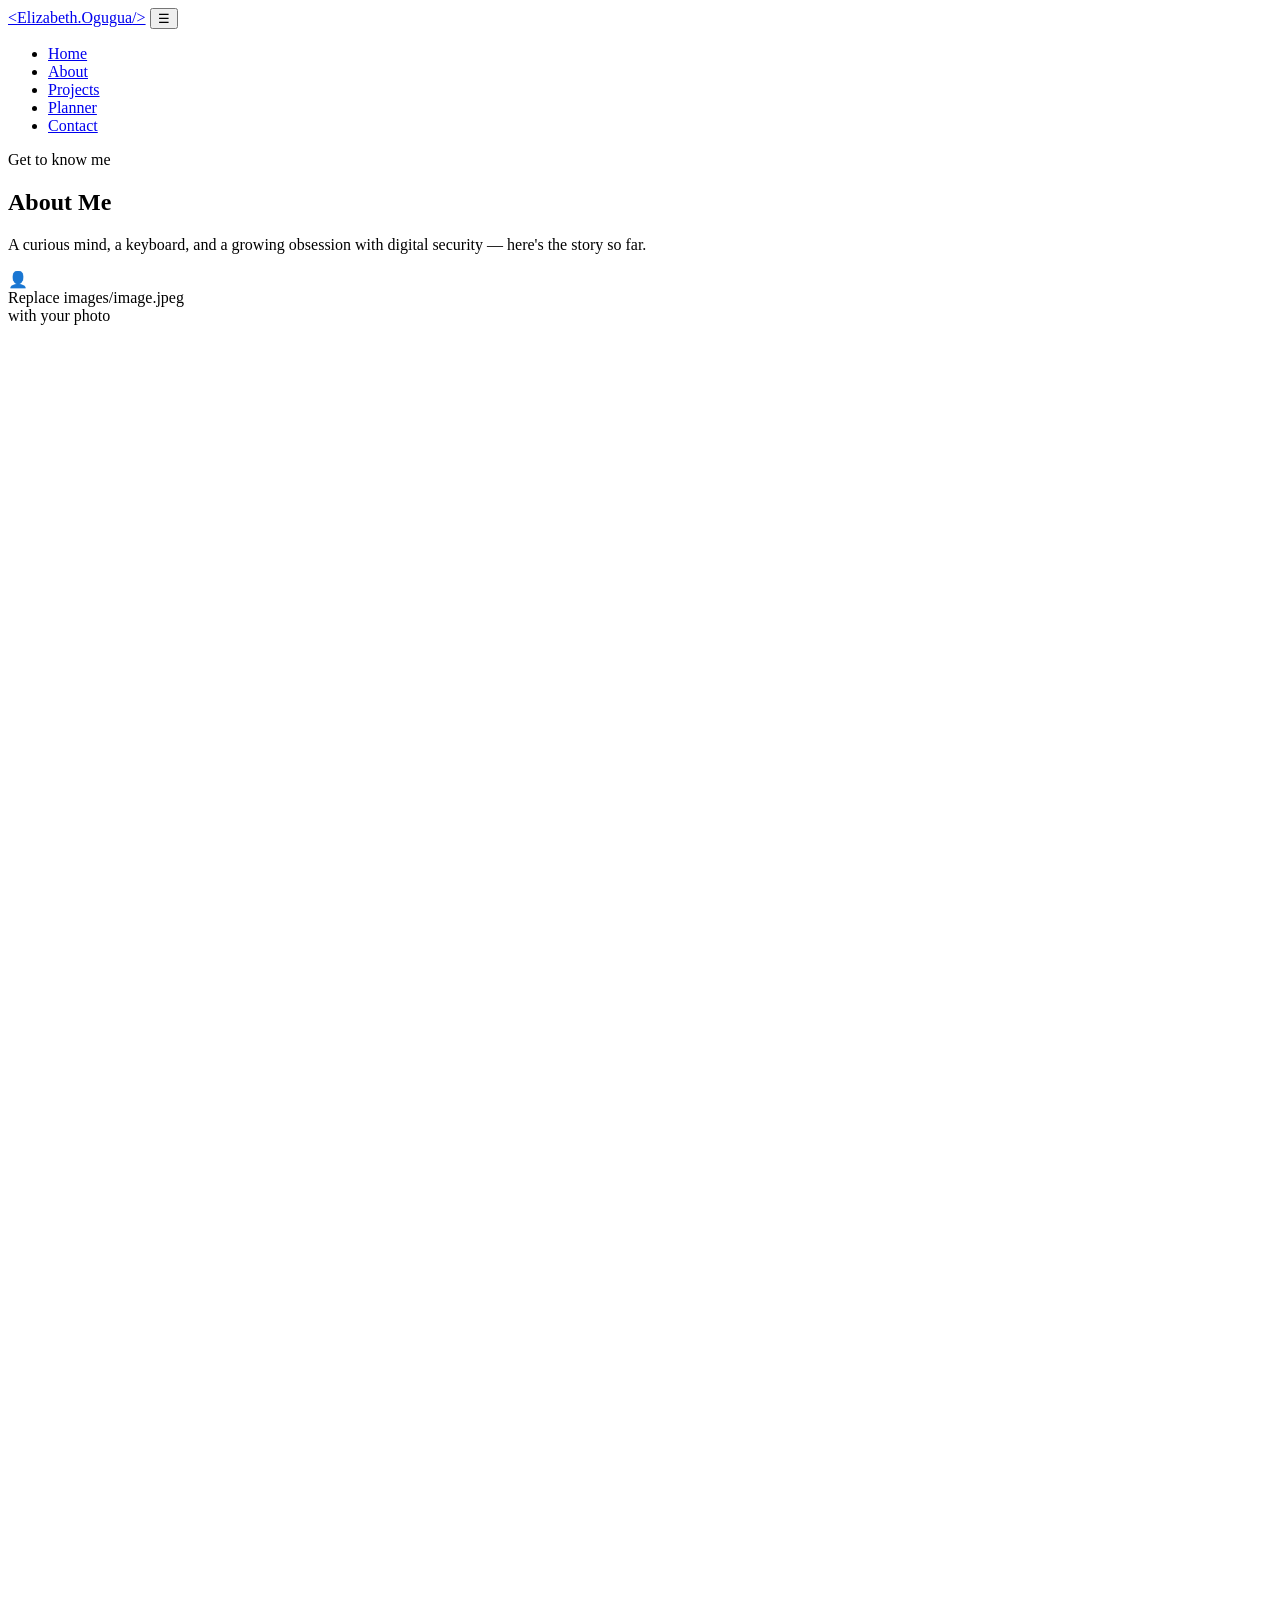
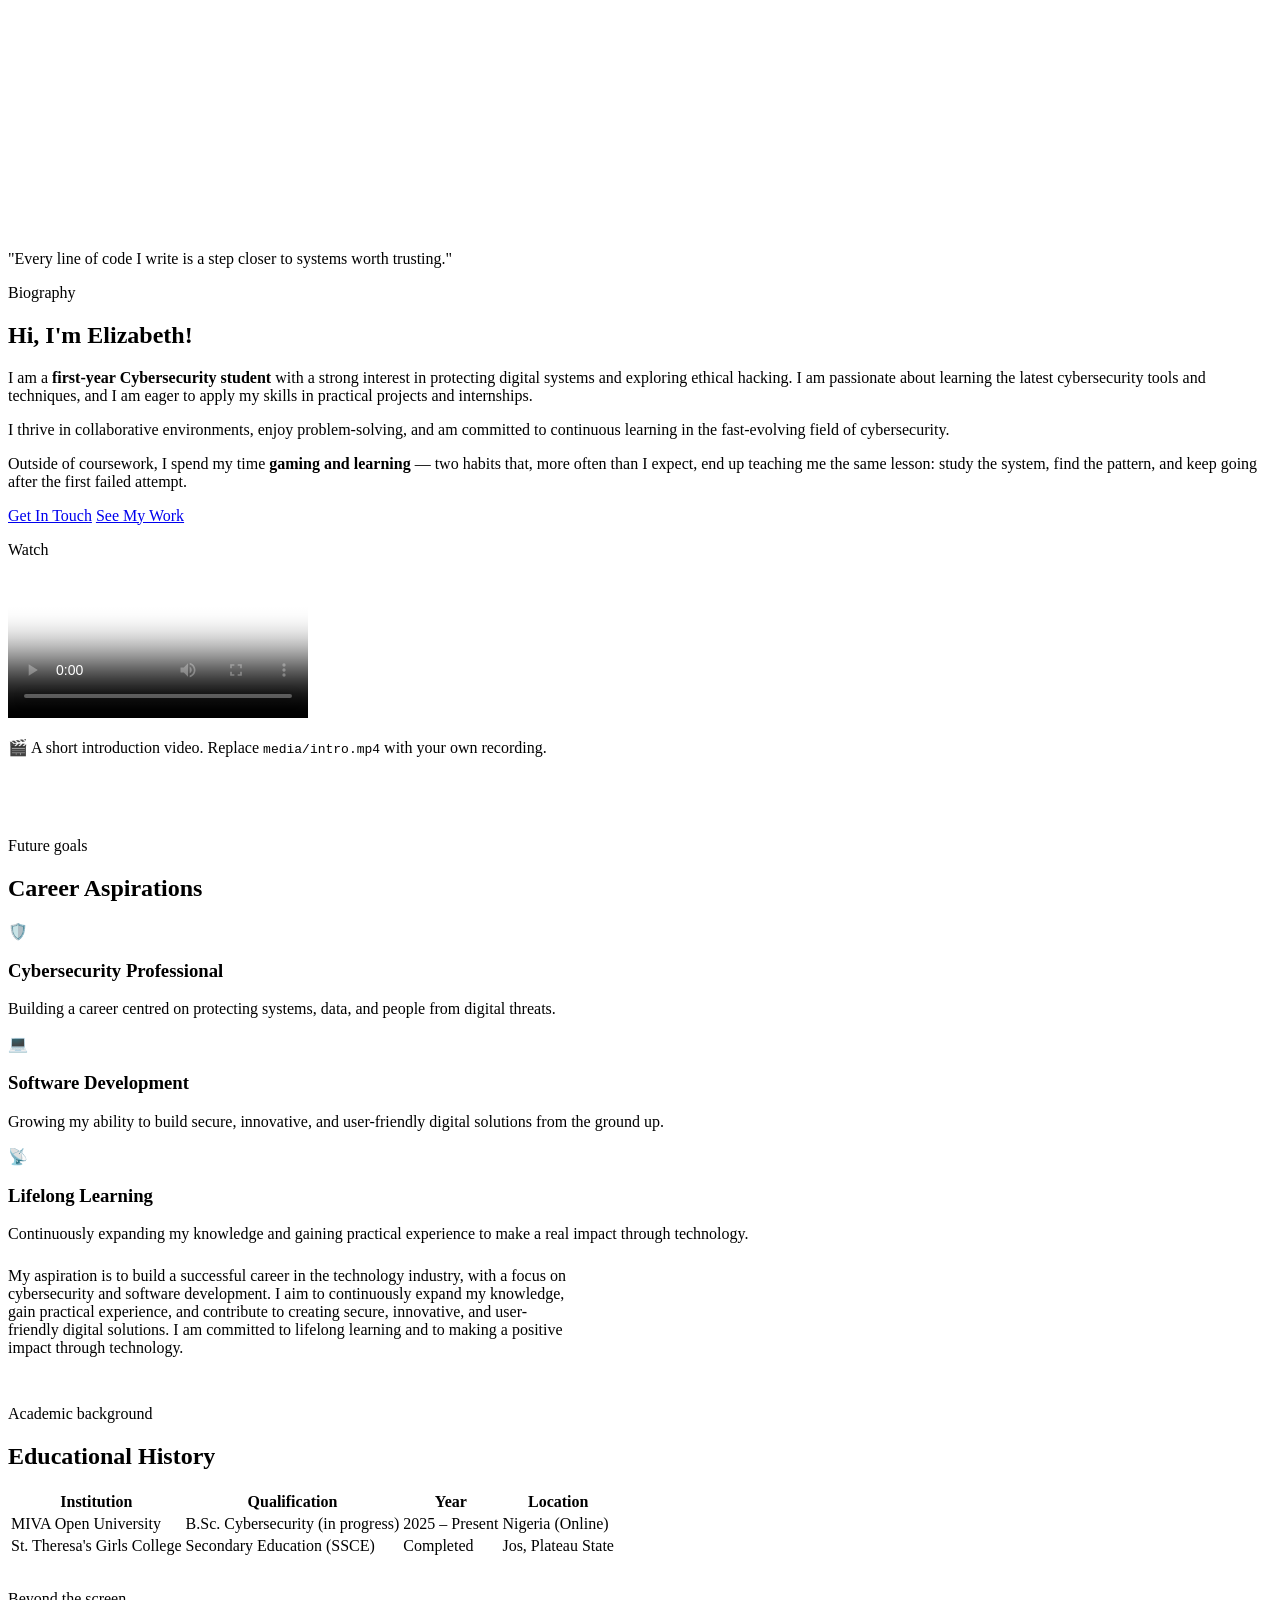
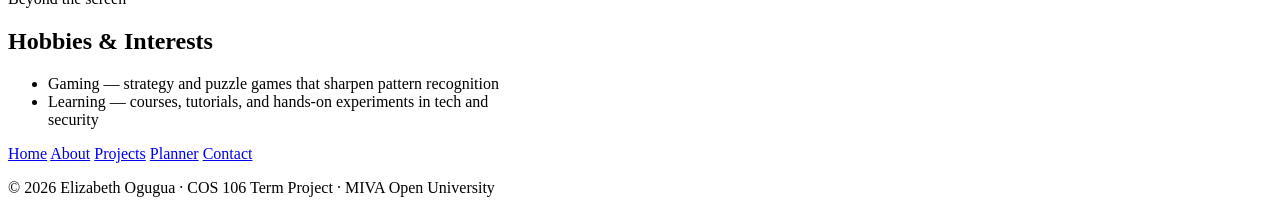
==== commit 0b84e4d9: "Update about.html" ====
--- a/about.html
+++ b/about.html
@@ -3,213 +3,151 @@
 <head>
 <meta charset="UTF-8">
 <meta name="viewport" content="width=device-width, initial-scale=1.0">
-<title>About Me — Godwin Chukwunonso</title>
-<meta name="description" content="Educational background, career aspirations, technical skills and interests of Godwin Chukwunonso, B.Sc. Cybersecurity student.">
-<link rel="stylesheet" href="styles.css">
+<title>About Me — Elizabeth Ogugua</title>
+<link rel="stylesheet" href="css/style.css">
 </head>
 <body>
 
-<header class="site-header">
-  <div class="container nav">
-    <a href="index.html" class="nav-brand" aria-label="Home">
-      <span class="dot" aria-hidden="true"></span> Godwin Chukwunonso
-    </a>
-    <button class="nav-toggle" id="navToggle" aria-label="Toggle navigation menu" aria-expanded="false">
-      <span></span>
-    </button>
-    <ul class="nav-links" id="navLinks">
+<header>
+  <nav class="navbar">
+    <a href="index.html" class="brand"><span class="dot">&lt;</span>Elizabeth.Ogugua<span class="dot">/&gt;</span></a>
+    <button class="nav-toggle" aria-label="Toggle menu" aria-expanded="false">☰</button>
+    <ul class="nav-links">
       <li><a href="index.html">Home</a></li>
-      <li><a href="about.html" aria-current="page">About</a></li>
+      <li><a href="about.html">About</a></li>
       <li><a href="projects.html">Projects</a></li>
       <li><a href="planner.html">Planner</a></li>
       <li><a href="contact.html">Contact</a></li>
     </ul>
-  </div>
+  </nav>
 </header>
 
-<div class="ticker" aria-hidden="true">
-  <div class="ticker-track">
-    <span class="ok">SOC feed nominal — 0 unresolved alerts</span>
-    <span class="warn">Threat radar — new phishing campaign flagged</span>
-    <span class="ok">Forensics — disk image hash verified</span>
-    <span class="ok">Perimeter — firewall rule patched</span>
-    <span class="ok">SOC feed nominal — 0 unresolved alerts</span>
-    <span class="warn">Threat radar — new phishing campaign flagged</span>
-    <span class="ok">Forensics — disk image hash verified</span>
-    <span class="ok">Perimeter — firewall rule patched</span>
-  </div>
-</div>
+<main>
+  <section class="section" style="padding-bottom:2rem;">
+    <div class="section-head">
+      <p class="eyebrow">Get to know me</p>
+      <h1>About Me</h1>
+      <p>A curious mind, a keyboard, and a growing obsession with digital security — here's the story so far.</p>
+    </div>
 
-<main>
+    <div class="about-grid">
+      <div class="about-photo">
+        <div class="avatar-frame" style="aspect-ratio:4/5;">
+          <div class="scan-line"></div>
+          <img src="images/image.jpeg" alt="Portrait of Elizabeth Ogugua" onerror="this.style.display='none'; this.parentElement.querySelector('.avatar-placeholder').style.display='block';">
+          <div class="avatar-placeholder" style="display:none;">
+            <div class="ring">👤</div>
+            Replace images/image.jpeg<br>with your photo
+          </div>
+        </div>
+        <div class="quote-chip">"Every line of code I write is a step closer to systems worth trusting."</div>
+      </div>
 
-  <section class="container page-head">
-    <span class="eyebrow">About</span>
-    <h1>The file on me</h1>
-    <p>Holy Family Secondary School graduate turned cybersecurity student, currently
-      splitting focus between formal coursework and self-directed practice in
-      forensics, threat intel, and SOC work.</p>
-  </section>
+      <div class="about-copy">
+        <p class="eyebrow">Biography</p>
+        <h2>Hi, I'm Elizabeth!</h2>
+        <p>I am a <strong>first-year Cybersecurity student</strong> with a strong interest in protecting digital systems and exploring ethical hacking. I am passionate about learning the latest cybersecurity tools and techniques, and I am eager to apply my skills in practical projects and internships.</p>
+        <p>I thrive in collaborative environments, enjoy problem-solving, and am committed to continuous learning in the fast-evolving field of cybersecurity.</p>
+        <p>Outside of coursework, I spend my time <strong>gaming and learning</strong> — two habits that, more often than I expect, end up teaching me the same lesson: study the system, find the pattern, and keep going after the first failed attempt.</p>
+        <div class="hero-actions">
+          <a href="contact.html" class="btn btn-primary">Get In Touch</a>
+          <a href="projects.html" class="btn btn-ghost">See My Work</a>
+        </div>
 
-  <!-- ============ AUDIO WELCOME NOTE (multimedia requirement) ============ -->
-  <section class="container">
-    <div class="media-block">
-      <span class="media-label">🎤 Audio Introduction — <span class="who">Godwin Chukwunonso</span></span>
-      <audio controls preload="none">
-        <!-- Add your own recorded introduction at this path, e.g. assets/audio/welcome-note.mp3 -->
-        <source src="Media/Lab-enhanced-v2.wav" type="audio/mpeg">
-        Your browser does not support the audio element.
-      </audio>
-    </div>
-  </section>
-
-  <!-- ============ EDUCATION TIMELINE ============ -->
-  <section class="container">
-    <span class="eyebrow">Record</span>
-    <h2 style="margin-bottom:1.5rem;">Educational background</h2>
-    <div class="timeline">
-      <div class="timeline-item">
-        <span class="timeline-meta">2025 — present</span>
-        <h3>B.Sc. Cybersecurity, 100 Level</h3>
-        <p>Miva Open University. Currently completing foundational courses across
-          web technologies, networking, and computing principles.</p>
-      </div>
-      <div class="timeline-item">
-        <span class="timeline-meta">In progress</span>
-        <h3>General Education Coursework</h3>
-        <p>University of the People — pursuing complementary coursework alongside
-          the cybersecurity degree.</p>
-      </div>
-      <div class="timeline-item">
-        <span class="timeline-meta">Secondary education</span>
-        <h3>Holy Family Secondary School</h3>
-        <p>Completed secondary education, where an early interest in how computer
-          systems work first took shape.</p>
+        <!-- Multimedia requirement: short intro video -->
+        <div class="hud-panel media-panel">
+          <p class="eyebrow" style="margin-bottom:.6rem;">Watch</p>
+          <video controls poster="images/image.jpeg">
+            <source src="media/intro.mp4" type="video/mp4">
+            Your browser does not support embedded video.
+          </video>
+          <p class="media-caption">🎬 A short introduction video. Replace <code>media/intro.mp4</code> with your own recording.</p>
+        </div>
       </div>
     </div>
   </section>
 
-  <!-- ============ COURSE SCHEDULE TABLE ============ -->
-  <section class="container">
-    <span class="eyebrow">Schedule</span>
-    <h2 style="margin-bottom:1.5rem;">Current course schedule</h2>
-    <div class="table-wrap">
+  <section class="section" style="padding-top:1rem;">
+    <div class="section-head">
+      <p class="eyebrow">Future goals</p>
+      <h2>Career Aspirations</h2>
+    </div>
+    <div class="grid-3">
+      <div class="hud-panel aspiration-card">
+        <div class="icon">🛡️</div>
+        <h3>Cybersecurity Professional</h3>
+        <p>Building a career centred on protecting systems, data, and people from digital threats.</p>
+      </div>
+      <div class="hud-panel aspiration-card">
+        <div class="icon">💻</div>
+        <h3>Software Development</h3>
+        <p>Growing my ability to build secure, innovative, and user-friendly digital solutions from the ground up.</p>
+      </div>
+      <div class="hud-panel aspiration-card">
+        <div class="icon">📡</div>
+        <h3>Lifelong Learning</h3>
+        <p>Continuously expanding my knowledge and gaining practical experience to make a real impact through technology.</p>
+      </div>
+    </div>
+    <p style="max-width:70ch;margin-top:1.5rem;">My aspiration is to build a successful career in the technology industry, with a focus on cybersecurity and software development. I aim to continuously expand my knowledge, gain practical experience, and contribute to creating secure, innovative, and user-friendly digital solutions. I am committed to lifelong learning and to making a positive impact through technology.</p>
+  </section>
+
+  <section class="section" style="padding-top:1rem;">
+    <div class="section-head">
+      <p class="eyebrow">Academic background</p>
+      <h2>Educational History</h2>
+    </div>
+    <div class="hud-panel" style="padding:0;overflow-x:auto;">
       <table>
-        <caption>100-Level Cybersecurity — sample weekly schedule</caption>
         <thead>
           <tr>
-            <th scope="col">Course code</th>
-            <th scope="col">Course title</th>
-            <th scope="col">Day</th>
-            <th scope="col">Time</th>
+            <th scope="col">Institution</th>
+            <th scope="col">Qualification</th>
+            <th scope="col">Year</th>
+            <th scope="col">Location</th>
           </tr>
         </thead>
         <tbody>
           <tr>
-            <td>COS 106</td>
-            <td>Introduction to Web Technologies</td>
-            <td>Monday</td>
-            <td>10:00 – 12:00</td>
+            <td class="name">MIVA Open University</td>
+            <td>B.Sc. Cybersecurity (in progress)</td>
+            <td>2025 – Present</td>
+            <td>Nigeria (Online)</td>
           </tr>
           <tr>
-            <td>CYB 101</td>
-            <td>Foundations of Cybersecurity</td>
-            <td>Tuesday</td>
-            <td>09:00 – 11:00</td>
-          </tr>
-          <tr>
-            <td>CSC 102</td>
-            <td>Computer Networks I</td>
-            <td>Wednesday</td>
-            <td>13:00 – 15:00</td>
-          </tr>
-          <tr>
-            <td>MTH 101</td>
-            <td>Mathematics for Computing</td>
-            <td>Thursday</td>
-            <td>10:00 – 12:00</td>
-          </tr>
-          <tr>
-            <td>GST 105</td>
-            <td>Use of English</td>
-            <td>Friday</td>
-            <td>09:00 – 10:30</td>
+            <td class="name">St. Theresa's Girls College</td>
+            <td>Secondary Education (SSCE)</td>
+            <td>Completed</td>
+            <td>Jos, Plateau State</td>
           </tr>
         </tbody>
       </table>
     </div>
   </section>
 
-  <!-- ============ CAREER ASPIRATIONS ============ -->
-  <section class="container">
-    <span class="eyebrow">Trajectory</span>
-    <h2 style="margin-bottom:1.5rem;">Career aspirations</h2>
-    <div class="info-card" style="max-width:75ch;">
-      <p style="color:var(--text); font-size:1.02rem; margin-bottom:0;">
-        My goal is to become a Cybersecurity Specialist working across digital
-        forensics, SOC analysis, and threat intelligence — the roles that sit
-        closest to real, active defense. After completing my undergraduate degree,
-        I plan to pursue a Master's degree in the UK to deepen that specialization
-        and gain exposure to a more mature security industry.
-      </p>
+  <section class="section" style="padding-top:1rem;">
+    <div class="section-head">
+      <p class="eyebrow">Beyond the screen</p>
+      <h2>Hobbies &amp; Interests</h2>
     </div>
+    <ul class="list-check" style="max-width:60ch;">
+      <li>Gaming — strategy and puzzle games that sharpen pattern recognition</li>
+      <li>Learning — courses, tutorials, and hands-on experiments in tech and security</li>
+    </ul>
   </section>
-
-  <!-- ============ TECHNICAL SKILLS ============ -->
-  <section class="container">
-    <span class="eyebrow">Toolkit</span>
-    <h2 style="margin-bottom:1.5rem;">Technical skills</h2>
-    <div class="card-grid cols-3">
-      <div class="info-card">
-        <h3>Languages &amp; Markup</h3>
-        <div><span class="badge">HTML5</span><span class="badge">CSS3</span><span class="badge">JavaScript ES6+</span><span class="badge">Python</span></div>
-      </div>
-      <div class="info-card">
-        <h3>Tooling</h3>
-        <div><span class="badge">Git</span><span class="badge">GitHub</span><span class="badge">VS Code</span><span class="badge">Linux CLI</span></div>
-      </div>
-      <div class="info-card">
-        <h3>Foundations</h3>
-        <div><span class="badge">Networking basics</span><span class="badge">OS security</span><span class="badge">Threat concepts</span></div>
-      </div>
-    </div>
-  </section>
-
-  <!-- ============ HOBBIES ============ -->
-  <section class="container">
-    <span class="eyebrow">Off duty</span>
-    <h2 style="margin-bottom:1.5rem;">Hobbies &amp; interests</h2>
-    <div class="card-grid cols-3">
-      <div class="info-card">
-        <h3>Competitive gaming</h3>
-        <p>Active in eFootball, Call of Duty Mobile, and Mortal Kombat — games that reward the same pattern-recognition and quick decision-making that security work does.</p>
-      </div>
-      <div class="info-card">
-        <h3>Prestige Academy</h3>
-        <p>I manage Prestige Academy, an online educational community, handling coordination, moderation, and member support.</p>
-      </div>
-      <div class="info-card">
-        <h3>Crypto &amp; DeFi</h3>
-        <p>Active participant in the cryptocurrency and DeFi ecosystem, which feeds directly into my interest in wallet security and decentralized systems.</p>
-      </div>
-    </div>
-  </section>
-
 </main>
 
-<footer class="site-footer">
-  <div class="container">
-    <div class="footer-grid">
-      <div class="footer-brand"><span class="amber">◆</span> Godwin Chukwunonso · B.Sc. Cybersecurity · Miva Open University</div>
-      <ul class="social-row">
-        <li><a href="https://github.com/" target="_blank" rel="noopener">GitHub</a></li>
-        <li><a href="https://linkedin.com/" target="_blank" rel="noopener">LinkedIn</a></li>
-        <li><a href="contact.html">Contact</a></li>
-      </ul>
-    </div>
-    <p class="copyright">Copyright 2025 MIVA Open University. All Rights Reserved.</p>
+<footer>
+  <div class="foot-links">
+    <a href="index.html">Home</a>
+    <a href="about.html">About</a>
+    <a href="projects.html">Projects</a>
+    <a href="planner.html">Planner</a>
+    <a href="contact.html">Contact</a>
   </div>
+  <p class="copyright">© 2026 Elizabeth Ogugua · COS 106 Term Project · MIVA Open University</p>
 </footer>
 
-<script src="script.js"></script>
+<script src="js/main.js"></script>
 </body>
 </html>
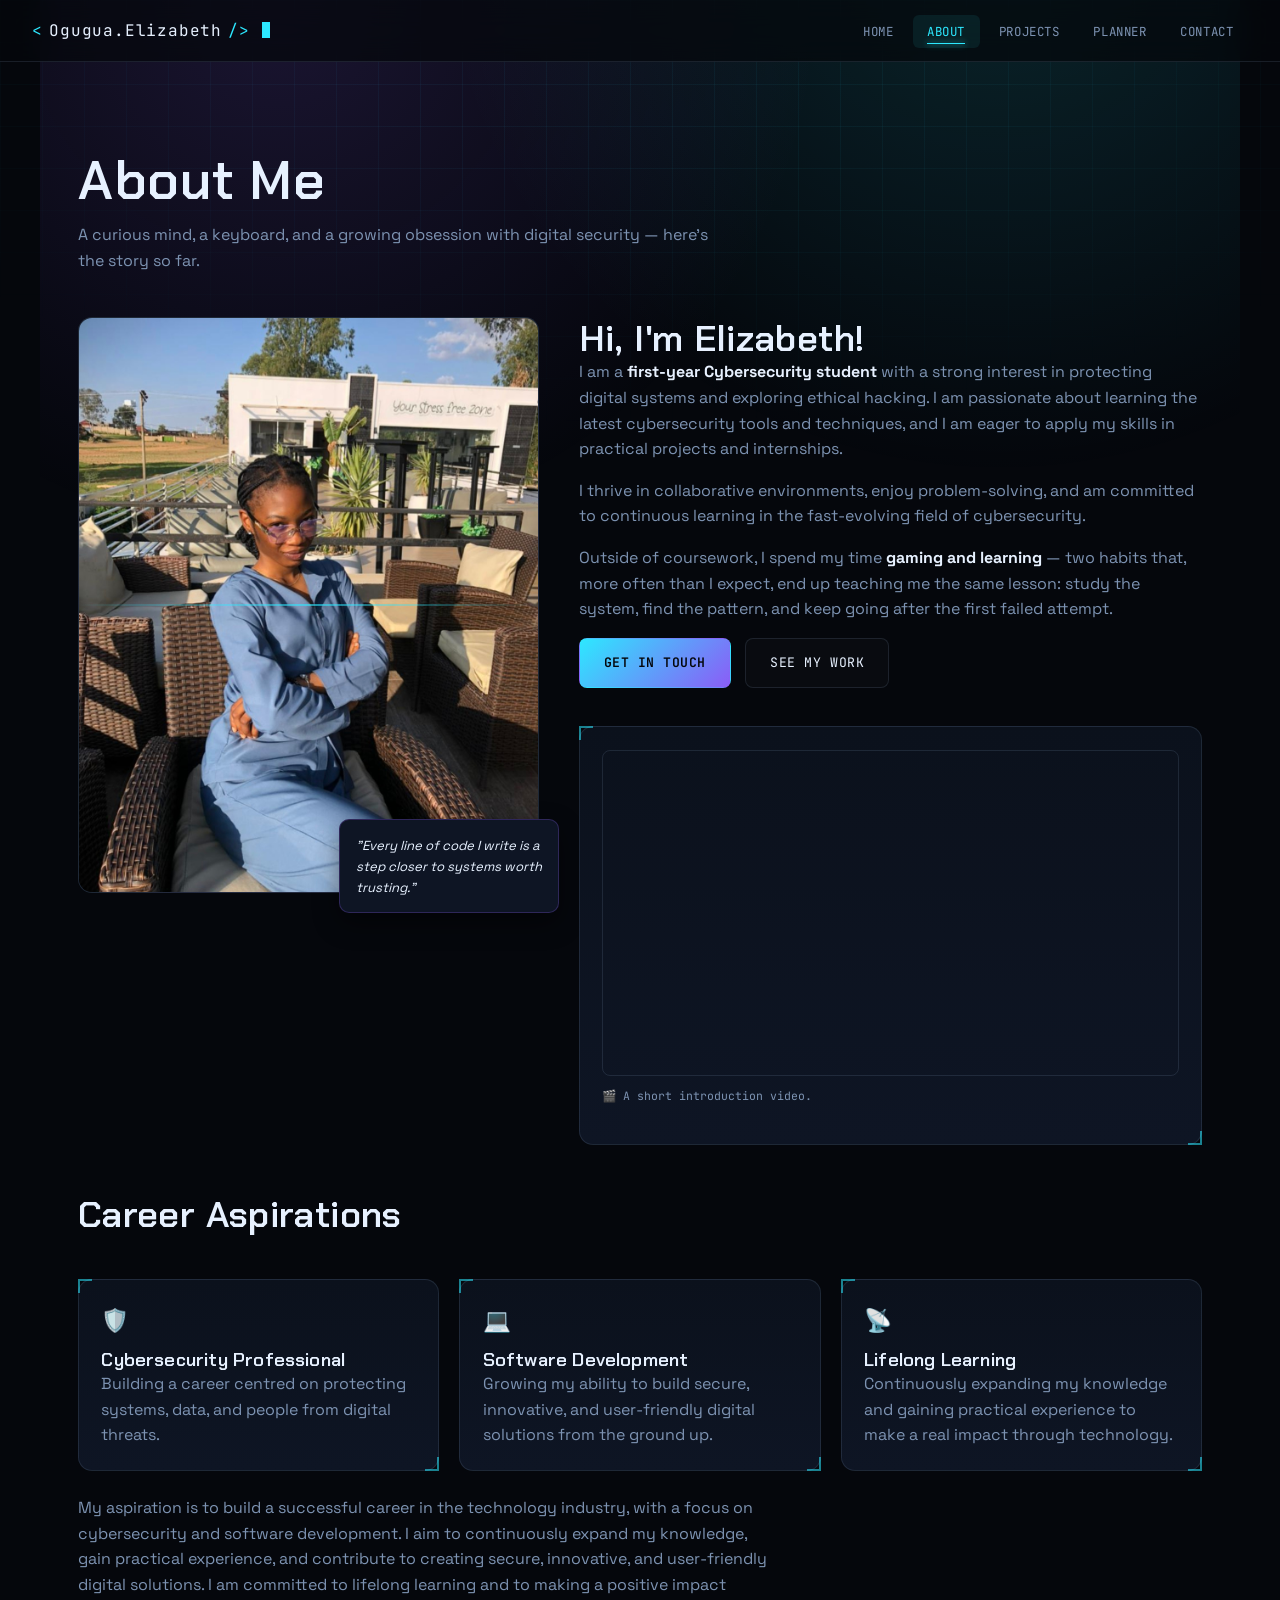
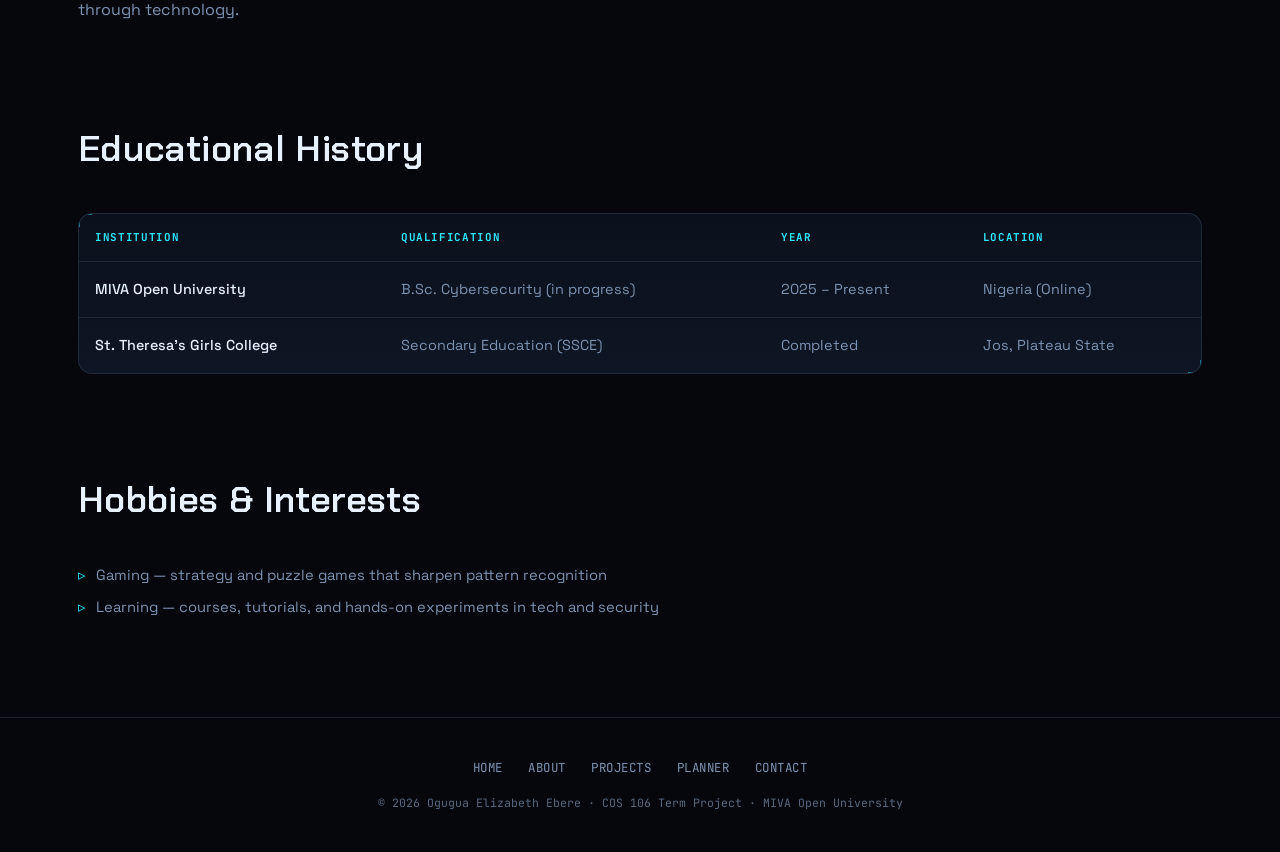
==== commit bb38755a: "Update about.html" ====
--- a/about.html
+++ b/about.html
@@ -3,14 +3,14 @@
 <head>
 <meta charset="UTF-8">
 <meta name="viewport" content="width=device-width, initial-scale=1.0">
-<title>About Me — Elizabeth Ogugua</title>
+<title>About Me — Ogugua Elizabeth Ebere</title>
 <link rel="stylesheet" href="css/style.css">
 </head>
 <body>
 
 <header>
   <nav class="navbar">
-    <a href="index.html" class="brand"><span class="dot">&lt;</span>Elizabeth.Ogugua<span class="dot">/&gt;</span></a>
+    <a href="index.html" class="brand"><span class="dot">&lt;</span>Ogugua.Elizabeth<span class="dot">/&gt;</span></a>
     <button class="nav-toggle" aria-label="Toggle menu" aria-expanded="false">☰</button>
     <ul class="nav-links">
       <li><a href="index.html">Home</a></li>
@@ -34,10 +34,10 @@
       <div class="about-photo">
         <div class="avatar-frame" style="aspect-ratio:4/5;">
           <div class="scan-line"></div>
-          <img src="images/image.jpeg" alt="Portrait of Elizabeth Ogugua" onerror="this.style.display='none'; this.parentElement.querySelector('.avatar-placeholder').style.display='block';">
+          <img src="Media/Myphoto.jpg" alt="Portrait of Ogugua Elizabeth Ebere" onerror="this.style.display='none'; this.parentElement.querySelector('.avatar-placeholder').style.display='block';">
           <div class="avatar-placeholder" style="display:none;">
             <div class="ring">👤</div>
-            Replace images/image.jpeg<br>with your photo
+            Replace Media/Myphoto.jpg<br>with your photo
           </div>
         </div>
         <div class="quote-chip">"Every line of code I write is a step closer to systems worth trusting."</div>
@@ -57,11 +57,17 @@
         <!-- Multimedia requirement: short intro video -->
         <div class="hud-panel media-panel">
           <p class="eyebrow" style="margin-bottom:.6rem;">Watch</p>
-          <video controls poster="images/image.jpeg">
-            <source src="media/intro.mp4" type="video/mp4">
-            Your browser does not support embedded video.
-          </video>
-          <p class="media-caption">🎬 A short introduction video. Replace <code>media/intro.mp4</code> with your own recording.</p>
+          <div style="position:relative;padding-top:56.25%;border-radius:8px;overflow:hidden;border:1px solid var(--border);">
+            <iframe
+              src="https://www.youtube.com/embed/NGooOtgRCjc"
+              title="Introduction video"
+              style="position:absolute;top:0;left:0;width:100%;height:100%;"
+              frameborder="0"
+              allow="accelerometer; autoplay; clipboard-write; encrypted-media; gyroscope; picture-in-picture; web-share"
+              allowfullscreen>
+            </iframe>
+          </div>
+          <p class="media-caption">🎬 A short introduction video.</p>
         </div>
       </div>
     </div>
@@ -145,7 +151,7 @@
     <a href="planner.html">Planner</a>
     <a href="contact.html">Contact</a>
   </div>
-  <p class="copyright">© 2026 Elizabeth Ogugua · COS 106 Term Project · MIVA Open University</p>
+  <p class="copyright">© 2026 Ogugua Elizabeth Ebere · COS 106 Term Project · MIVA Open University</p>
 </footer>
 
 <script src="js/main.js"></script>
--- a/css/style.css
+++ b/css/style.css
@@ -0,0 +1,521 @@
+/* =========================================================
+   ELIZABETH OGUGUA — PORTFOLIO / ACADEMIC HUD
+   Design language: cybersecurity command console.
+   Palette:
+     --bg        #05070c   base void
+     --bg-panel  #0b111c   panel surface
+     --cyan      #2de8ff   primary signal
+     --violet    #8b5cf6   secondary signal
+     --green     #39ff9d   status / success
+     --amber     #ffb84d   warning / priority
+     --text      #e7f1ff   primary text
+     --muted     #7d93b2   secondary text
+   ========================================================= */
+
+@import url('https://fonts.googleapis.com/css2?family=Chakra+Petch:wght@400;500;600;700&family=Space+Grotesk:wght@400;500;600;700&family=JetBrains+Mono:wght@400;500;600&display=swap');
+
+:root{
+  --bg:#05070c;
+  --bg-panel:#0b111c;
+  --bg-panel-2:#0e1524;
+  --cyan:#2de8ff;
+  --cyan-dim:rgba(45,232,255,.25);
+  --violet:#8b5cf6;
+  --violet-dim:rgba(139,92,246,.25);
+  --green:#39ff9d;
+  --amber:#ffb84d;
+  --red:#ff5470;
+  --text:#e7f1ff;
+  --muted:#7d93b2;
+  --border:rgba(148,178,214,.14);
+  --radius:14px;
+  --display:'Chakra Petch',sans-serif;
+  --body:'Space Grotesk',sans-serif;
+  --mono:'JetBrains Mono',monospace;
+}
+
+*,*::before,*::after{box-sizing:border-box;margin:0;padding:0;}
+
+html{scroll-behavior:smooth;}
+
+body{
+  background:var(--bg);
+  color:var(--text);
+  font-family:var(--body);
+  line-height:1.6;
+  min-height:100vh;
+  position:relative;
+  overflow-x:hidden;
+}
+
+/* ambient grid + glow backdrop */
+body::before{
+  content:'';
+  position:fixed;
+  inset:0;
+  background-image:
+    linear-gradient(rgba(45,232,255,.05) 1px,transparent 1px),
+    linear-gradient(90deg,rgba(45,232,255,.05) 1px,transparent 1px);
+  background-size:42px 42px;
+  mask-image:radial-gradient(ellipse 90% 60% at 50% 0%,black 30%,transparent 80%);
+  pointer-events:none;
+  z-index:0;
+}
+body::after{
+  content:'';
+  position:fixed;
+  top:-20%;left:50%;
+  width:1200px;height:900px;
+  transform:translateX(-50%);
+  background:
+    radial-gradient(circle at 20% 20%,rgba(139,92,246,.16),transparent 45%),
+    radial-gradient(circle at 80% 10%,rgba(45,232,255,.14),transparent 45%);
+  pointer-events:none;
+  z-index:0;
+}
+
+main,header,footer{position:relative;z-index:1;}
+
+img{max-width:100%;display:block;}
+a{color:inherit;text-decoration:none;}
+ul{list-style:none;}
+
+.eyebrow{
+  display:none;
+}
+
+h1,h2,h3,h4{
+  font-family:var(--display);
+  font-weight:600;
+  letter-spacing:.01em;
+  line-height:1.15;
+}
+h1{font-size:clamp(2.1rem,5vw,3.4rem);}
+h2{font-size:clamp(1.6rem,3.4vw,2.3rem);}
+h3{font-size:1.15rem;}
+
+.accent{color:var(--cyan);font-style:italic;}
+.accent-v{color:var(--violet);}
+
+p{color:var(--muted);}
+
+.section{
+  max-width:1180px;
+  margin:0 auto;
+  padding:5.5rem 1.75rem;
+}
+.section-head{
+  max-width:640px;
+  margin-bottom:2.75rem;
+}
+.section-head p{margin-top:.6rem;}
+
+/* ---------- buttons ---------- */
+.btn{
+  font-family:var(--mono);
+  font-size:.82rem;
+  letter-spacing:.04em;
+  text-transform:uppercase;
+  padding:.85rem 1.5rem;
+  border-radius:8px;
+  border:1px solid transparent;
+  display:inline-flex;
+  align-items:center;
+  gap:.5rem;
+  cursor:pointer;
+  transition:transform .15s ease,box-shadow .2s ease,background .2s ease;
+}
+.btn-primary{
+  background:linear-gradient(135deg,var(--cyan),var(--violet));
+  color:#04070c;
+  font-weight:600;
+  box-shadow:0 0 0 rgba(45,232,255,0);
+}
+.btn-primary:hover{
+  box-shadow:0 0 24px rgba(45,232,255,.45);
+  transform:translateY(-2px);
+}
+.btn-ghost{
+  background:rgba(255,255,255,.02);
+  color:var(--text);
+  border-color:var(--border);
+}
+.btn-ghost:hover{
+  border-color:var(--cyan);
+  color:var(--cyan);
+  transform:translateY(-2px);
+}
+.btn-block{width:100%;justify-content:center;}
+.btn:disabled{opacity:.45;cursor:not-allowed;transform:none !important;box-shadow:none !important;}
+
+/* ---------- HUD panel / corner-bracket card (signature element) ---------- */
+.hud-panel{
+  position:relative;
+  background:linear-gradient(180deg,var(--bg-panel),var(--bg-panel-2));
+  border:1px solid var(--border);
+  border-radius:var(--radius);
+  padding:1.75rem;
+  transition:border-color .25s ease,box-shadow .25s ease,transform .25s ease;
+}
+.hud-panel::before,.hud-panel::after{
+  content:'';
+  position:absolute;
+  width:14px;height:14px;
+  border:2px solid var(--cyan);
+  opacity:.55;
+  transition:opacity .25s ease;
+}
+.hud-panel::before{top:-1px;left:-1px;border-right:none;border-bottom:none;}
+.hud-panel::after{bottom:-1px;right:-1px;border-left:none;border-top:none;}
+.hud-panel:hover{
+  border-color:rgba(45,232,255,.35);
+  box-shadow:0 8px 30px rgba(0,0,0,.35),0 0 20px rgba(45,232,255,.08);
+  transform:translateY(-3px);
+}
+.hud-panel:hover::before,.hud-panel:hover::after{opacity:1;}
+
+.tag{
+  font-family:var(--mono);
+  font-size:.68rem;
+  letter-spacing:.05em;
+  text-transform:uppercase;
+  padding:.28rem .6rem;
+  border-radius:5px;
+  border:1px solid var(--border);
+  color:var(--muted);
+  background:rgba(255,255,255,.02);
+}
+.tag.cyan{color:var(--cyan);border-color:var(--cyan-dim);}
+.tag.violet{color:var(--violet);border-color:var(--violet-dim);}
+.tag.green{color:var(--green);border-color:rgba(57,255,157,.28);}
+.tag.amber{color:var(--amber);border-color:rgba(255,184,77,.3);}
+
+.status-dot{
+  width:8px;height:8px;border-radius:50%;
+  background:var(--green);
+  box-shadow:0 0 8px var(--green);
+  display:inline-block;
+  animation:pulse-dot 1.8s ease-in-out infinite;
+}
+@keyframes pulse-dot{
+  0%,100%{opacity:1;}
+  50%{opacity:.35;}
+}
+
+/* ---------- NAV ---------- */
+.navbar{
+  position:sticky;top:0;z-index:50;
+  display:flex;align-items:center;justify-content:space-between;
+  padding:1.1rem 2rem;
+  background:rgba(5,7,12,.72);
+  backdrop-filter:blur(14px);
+  border-bottom:1px solid var(--border);
+}
+.brand{
+  font-family:var(--mono);
+  font-size:1rem;
+  letter-spacing:.05em;
+  display:flex;align-items:center;gap:.4rem;
+}
+.brand .dot{color:var(--cyan);}
+.brand::after{
+  content:'';
+  width:8px;height:16px;
+  background:var(--cyan);
+  margin-left:.35rem;
+  animation:blink 1.1s steps(2) infinite;
+}
+@keyframes blink{50%{opacity:0;}}
+
+.nav-links{display:flex;gap:.3rem;align-items:center;}
+.nav-links a{
+  font-family:var(--mono);
+  font-size:.78rem;
+  letter-spacing:.05em;
+  text-transform:uppercase;
+  color:var(--muted);
+  padding:.5rem .9rem;
+  border-radius:6px;
+  position:relative;
+  transition:color .2s ease,background .2s ease;
+}
+.nav-links a:hover{color:var(--text);background:rgba(255,255,255,.03);}
+.nav-links a.active{color:var(--cyan);background:rgba(45,232,255,.08);}
+.nav-links a.active::after{
+  content:'';
+  position:absolute;left:.9rem;right:.9rem;bottom:.2rem;
+  height:1px;background:var(--cyan);box-shadow:0 0 6px var(--cyan);
+}
+.nav-toggle{display:none;background:none;border:1px solid var(--border);border-radius:6px;color:var(--text);padding:.4rem .6rem;font-size:1.1rem;}
+
+/* ---------- HERO ---------- */
+.hero{
+  max-width:1180px;margin:0 auto;
+  padding:4.5rem 1.75rem 3rem;
+  display:grid;grid-template-columns:1.2fr .8fr;gap:3rem;align-items:center;
+}
+.hero-copy p.lead{font-size:1.02rem;max-width:46ch;margin:1.1rem 0 1.8rem;}
+.hero-actions{display:flex;gap:.9rem;flex-wrap:wrap;margin-bottom:2.4rem;}
+.hero-stats{display:flex;gap:2.2rem;border-top:1px solid var(--border);padding-top:1.4rem;flex-wrap:wrap;}
+.hero-stats .stat b{
+  font-family:var(--display);font-size:1.5rem;display:block;color:var(--cyan);
+}
+.hero-stats .stat span{font-family:var(--mono);font-size:.7rem;letter-spacing:.05em;text-transform:uppercase;color:var(--muted);}
+
+.hero-card{
+  position:relative;
+}
+.avatar-frame{
+  aspect-ratio:3/4;
+  border-radius:var(--radius);
+  overflow:hidden;
+  border:1px solid var(--border);
+  background:radial-gradient(circle at 50% 30%,rgba(139,92,246,.18),transparent 60%),var(--bg-panel);
+  display:flex;align-items:center;justify-content:center;
+  position:relative;
+}
+.avatar-frame img{width:100%;height:100%;object-fit:cover;}
+.avatar-placeholder{
+  text-align:center;color:var(--muted);font-family:var(--mono);font-size:.75rem;
+}
+.avatar-placeholder .ring{
+  width:64px;height:64px;border-radius:50%;
+  border:1.5px dashed var(--cyan-dim);
+  display:flex;align-items:center;justify-content:center;
+  margin:0 auto .8rem;font-size:1.4rem;color:var(--cyan);
+}
+.scan-line{
+  position:absolute;left:0;right:0;height:2px;
+  background:linear-gradient(90deg,transparent,var(--cyan),transparent);
+  opacity:.6;
+  animation:scan 3.2s linear infinite;
+}
+@keyframes scan{0%{top:0;}100%{top:100%;}}
+
+.hud-readout{
+  margin-top:1rem;
+  font-family:var(--mono);
+  font-size:.72rem;
+  color:var(--muted);
+  border:1px solid var(--border);
+  border-radius:10px;
+  padding:.9rem 1rem;
+  background:rgba(255,255,255,.015);
+}
+.hud-readout .row{display:flex;justify-content:space-between;padding:.2rem 0;}
+.hud-readout .row span:last-child{color:var(--green);}
+.hud-readout .row.warn span:last-child{color:var(--amber);}
+
+.badge-float{
+  position:absolute;bottom:-16px;left:-16px;
+  background:var(--bg-panel-2);
+  border:1px solid rgba(57,255,157,.35);
+  border-radius:10px;
+  padding:.7rem 1rem;
+  font-family:var(--mono);font-size:.72rem;
+  box-shadow:0 8px 24px rgba(0,0,0,.4);
+  display:flex;flex-direction:column;gap:.15rem;
+}
+.badge-float .lbl{color:var(--muted);font-size:.62rem;letter-spacing:.05em;text-transform:uppercase;}
+.badge-float .val{color:var(--green);font-weight:600;display:flex;align-items:center;gap:.4rem;}
+
+/* ---------- GRIDS ---------- */
+.grid-3{display:grid;grid-template-columns:repeat(3,1fr);gap:1.25rem;}
+.grid-2{display:grid;grid-template-columns:repeat(2,1fr);gap:1.5rem;}
+.grid-4{display:grid;grid-template-columns:repeat(4,1fr);gap:1.1rem;}
+
+.skill-card{text-align:left;padding:1.3rem 1.1rem;}
+.skill-card .icon{font-size:1.4rem;margin-bottom:.6rem;}
+.skill-card h4{font-size:.95rem;margin-bottom:.25rem;}
+.skill-card .level{font-family:var(--mono);font-size:.68rem;color:var(--cyan);letter-spacing:.04em;}
+
+/* ---------- ABOUT ---------- */
+.about-grid{display:grid;grid-template-columns:.85fr 1.15fr;gap:2.5rem;align-items:start;}
+.about-photo{position:relative;}
+.quote-chip{
+  position:absolute;bottom:-20px;right:-20px;max-width:220px;
+  background:var(--bg-panel-2);border:1px solid var(--violet-dim);
+  border-radius:10px;padding:.9rem 1rem;font-size:.82rem;font-style:italic;color:var(--text);
+  box-shadow:0 10px 26px rgba(0,0,0,.45);
+}
+.about-copy p{margin-bottom:1rem;color:var(--muted);}
+.about-copy p strong{color:var(--text);}
+
+.aspiration-card{padding:1.4rem;}
+.aspiration-card .icon{font-size:1.4rem;margin-bottom:.7rem;}
+
+table{width:100%;border-collapse:collapse;font-size:.9rem;}
+thead th{
+  font-family:var(--mono);font-size:.68rem;letter-spacing:.06em;text-transform:uppercase;
+  color:var(--cyan);text-align:left;padding:.9rem 1rem;border-bottom:1px solid var(--border);
+}
+tbody td{padding:1rem;border-bottom:1px solid var(--border);color:var(--muted);}
+tbody tr:last-child td{border-bottom:none;}
+tbody td.name{color:var(--text);font-weight:500;}
+tbody tr:hover{background:rgba(45,232,255,.03);}
+
+.list-check li{
+  display:flex;gap:.6rem;color:var(--muted);margin-bottom:.55rem;font-size:.92rem;
+}
+.list-check li::before{content:'▹';color:var(--cyan);}
+
+/* ---------- PROJECTS ---------- */
+.project-card{padding:0;overflow:hidden;display:flex;flex-direction:column;}
+.project-thumb{
+  height:150px;display:flex;align-items:center;justify-content:center;font-size:2.2rem;
+  background:linear-gradient(135deg,rgba(45,232,255,.08),rgba(139,92,246,.1));
+  border-bottom:1px solid var(--border);
+}
+.project-body{padding:1.4rem;}
+.project-body .tags{display:flex;gap:.4rem;margin-bottom:.8rem;flex-wrap:wrap;}
+.project-body h3{margin-bottom:.5rem;}
+.project-body p{font-size:.88rem;margin-bottom:.9rem;}
+.project-body .list-check{margin-bottom:1.2rem;}
+.project-actions{display:flex;gap:.7rem;}
+.project-actions .btn{padding:.6rem 1.1rem;font-size:.72rem;}
+
+/* ---------- PLANNER ---------- */
+.planner-stats{display:grid;grid-template-columns:repeat(3,1fr);gap:1rem;margin-bottom:2rem;}
+.planner-stats .hud-panel{text-align:center;padding:1.2rem;}
+.planner-stats b{font-family:var(--display);font-size:1.8rem;color:var(--cyan);display:block;}
+.planner-stats span{font-family:var(--mono);font-size:.68rem;color:var(--muted);text-transform:uppercase;letter-spacing:.05em;}
+
+.planner-controls{
+  display:flex;gap:.7rem;margin-bottom:1.5rem;flex-wrap:wrap;
+}
+.planner-controls input[type=text]{flex:1;min-width:220px;}
+.field{
+  font-family:var(--body);
+  background:rgba(255,255,255,.02);
+  border:1px solid var(--border);
+  border-radius:8px;
+  color:var(--text);
+  padding:.8rem 1rem;
+  font-size:.9rem;
+  outline:none;
+  transition:border-color .2s ease,box-shadow .2s ease;
+}
+.field:focus{border-color:var(--cyan);box-shadow:0 0 0 3px rgba(45,232,255,.12);}
+select.field{cursor:pointer;}
+
+.filter-row{display:flex;gap:.5rem;margin-bottom:1.5rem;}
+.filter-btn{
+  font-family:var(--mono);font-size:.72rem;letter-spacing:.04em;text-transform:uppercase;
+  padding:.5rem 1rem;border-radius:20px;border:1px solid var(--border);color:var(--muted);
+  background:transparent;cursor:pointer;transition:all .2s ease;
+}
+.filter-btn.active{color:var(--cyan);border-color:var(--cyan-dim);background:rgba(45,232,255,.08);}
+
+.task-list{display:flex;flex-direction:column;gap:.7rem;}
+.task-item{
+  display:flex;align-items:center;gap:.9rem;padding:1rem 1.2rem;
+  background:var(--bg-panel);border:1px solid var(--border);border-radius:10px;
+  transition:border-color .2s ease;
+}
+.task-item:hover{border-color:var(--cyan-dim);}
+.task-item.completed .task-text{text-decoration:line-through;color:var(--muted);}
+.task-check{
+  width:20px;height:20px;border-radius:50%;border:1.5px solid var(--muted);
+  cursor:pointer;flex-shrink:0;display:flex;align-items:center;justify-content:center;
+  font-size:.7rem;color:transparent;transition:all .2s ease;background:none;
+}
+.task-item.completed .task-check{border-color:var(--green);background:var(--green);color:#04140b;}
+.task-text{flex:1;font-size:.92rem;}
+.task-priority{font-family:var(--mono);font-size:.62rem;text-transform:uppercase;letter-spacing:.05em;padding:.2rem .55rem;border-radius:12px;}
+.task-priority.high{color:var(--red);border:1px solid rgba(255,84,112,.35);}
+.task-priority.medium{color:var(--amber);border:1px solid rgba(255,184,77,.35);}
+.task-priority.low{color:var(--green);border:1px solid rgba(57,255,157,.35);}
+.task-delete{
+  background:none;border:none;color:var(--muted);cursor:pointer;font-size:1rem;
+  width:28px;height:28px;border-radius:6px;display:flex;align-items:center;justify-content:center;
+  transition:all .2s ease;
+}
+.task-delete:hover{color:var(--red);background:rgba(255,84,112,.1);}
+
+.empty-state{
+  text-align:center;padding:3rem 1rem;color:var(--muted);font-family:var(--mono);font-size:.85rem;
+}
+.empty-state .glyph{font-size:2rem;margin-bottom:.8rem;color:var(--cyan);}
+
+.tip-panel{margin-top:2rem;padding:1.4rem 1.6rem;}
+.tip-panel h4{color:var(--cyan);margin-bottom:.7rem;font-family:var(--mono);font-size:.8rem;letter-spacing:.04em;text-transform:uppercase;}
+.tip-panel li{color:var(--muted);font-size:.87rem;margin-bottom:.4rem;padding-left:1rem;position:relative;}
+.tip-panel li::before{content:'>';position:absolute;left:0;color:var(--cyan);}
+
+/* ---------- CONTACT ---------- */
+.contact-grid{display:grid;grid-template-columns:.85fr 1.15fr;gap:2rem;align-items:start;}
+.contact-item{display:flex;gap:1rem;align-items:flex-start;padding:1.1rem;margin-bottom:.9rem;}
+.contact-item .ic{font-size:1.2rem;}
+.contact-item .lbl{font-family:var(--mono);font-size:.65rem;letter-spacing:.05em;text-transform:uppercase;color:var(--muted);margin-bottom:.2rem;}
+.contact-item .val{color:var(--text);font-size:.92rem;word-break:break-word;}
+.contact-item .val a:hover{color:var(--cyan);}
+
+.form-grid{display:grid;grid-template-columns:1fr 1fr;gap:1rem;margin-bottom:1rem;}
+.form-group{display:flex;flex-direction:column;gap:.4rem;}
+.form-group label{font-family:var(--mono);font-size:.68rem;letter-spacing:.05em;text-transform:uppercase;color:var(--muted);}
+.form-group textarea.field{resize:vertical;min-height:120px;font-family:var(--body);}
+.error-msg{color:var(--red);font-size:.76rem;font-family:var(--mono);min-height:1.1em;}
+.field.invalid{border-color:var(--red);box-shadow:0 0 0 3px rgba(255,84,112,.12);}
+.form-note{font-size:.78rem;color:var(--muted);margin:.8rem 0 1.2rem;display:flex;gap:.5rem;align-items:flex-start;}
+.form-success{
+  display:none;padding:1rem 1.2rem;border-radius:10px;
+  background:rgba(57,255,157,.08);border:1px solid rgba(57,255,157,.3);
+  color:var(--green);font-family:var(--mono);font-size:.82rem;margin-bottom:1rem;
+}
+.form-success.show{display:flex;align-items:center;gap:.6rem;}
+
+.opportunity-box{
+  padding:1.2rem;border-color:rgba(57,255,157,.28);
+}
+.opportunity-box .lbl{color:var(--green);font-family:var(--mono);font-size:.72rem;text-transform:uppercase;letter-spacing:.04em;margin-bottom:.4rem;display:flex;align-items:center;gap:.5rem;}
+
+.faq-item summary{
+  cursor:pointer;font-family:var(--display);font-size:.98rem;padding:.3rem 0;list-style:none;
+  display:flex;justify-content:space-between;align-items:center;
+}
+.faq-item summary::-webkit-details-marker{display:none;}
+.faq-item summary::after{content:'+';color:var(--cyan);font-size:1.2rem;}
+.faq-item[open] summary::after{content:'–';}
+.faq-item p{margin-top:.7rem;font-size:.88rem;}
+
+/* ---------- MEDIA (about page) ---------- */
+.media-panel{padding:1.4rem;margin-top:1.5rem;}
+.media-panel video{width:100%;border-radius:8px;border:1px solid var(--border);background:#000;}
+.media-caption{font-family:var(--mono);font-size:.72rem;color:var(--muted);margin-top:.7rem;}
+
+/* ---------- FOOTER ---------- */
+footer{border-top:1px solid var(--border);padding:2.5rem 1.75rem;text-align:center;}
+footer .foot-links{display:flex;justify-content:center;gap:1.6rem;margin-bottom:1rem;flex-wrap:wrap;}
+footer .foot-links a{font-family:var(--mono);font-size:.78rem;color:var(--muted);text-transform:uppercase;letter-spacing:.04em;}
+footer .foot-links a:hover{color:var(--cyan);}
+footer .copyright{font-family:var(--mono);font-size:.72rem;color:var(--muted);opacity:.7;}
+
+/* ---------- RESPONSIVE ---------- */
+@media (max-width:920px){
+  .hero{grid-template-columns:1fr;}
+  .hero-card{order:-1;max-width:340px;margin:0 auto;}
+  .about-grid,.contact-grid{grid-template-columns:1fr;}
+  .grid-2{grid-template-columns:1fr;}
+  .grid-3{grid-template-columns:repeat(2,1fr);}
+  .grid-4{grid-template-columns:repeat(2,1fr);}
+  .form-grid{grid-template-columns:1fr;}
+  .nav-links{
+    position:fixed;top:64px;left:0;right:0;
+    flex-direction:column;align-items:stretch;
+    background:rgba(5,7,12,.97);backdrop-filter:blur(14px);
+    padding:1rem;border-bottom:1px solid var(--border);
+    transform:translateY(-130%);opacity:0;transition:all .25s ease;
+    z-index:40;
+  }
+  .nav-links.open{transform:translateY(0);opacity:1;}
+  .nav-links a{padding:.9rem 1rem;}
+  .nav-toggle{display:block;}
+}
+@media (max-width:640px){
+  .grid-3,.grid-4{grid-template-columns:1fr 1fr;}
+  .planner-stats{grid-template-columns:1fr;}
+}
+
+@media (prefers-reduced-motion:reduce){
+  *{animation-duration:.001ms !important;animation-iteration-count:1 !important;transition-duration:.001ms !important;}
+}
